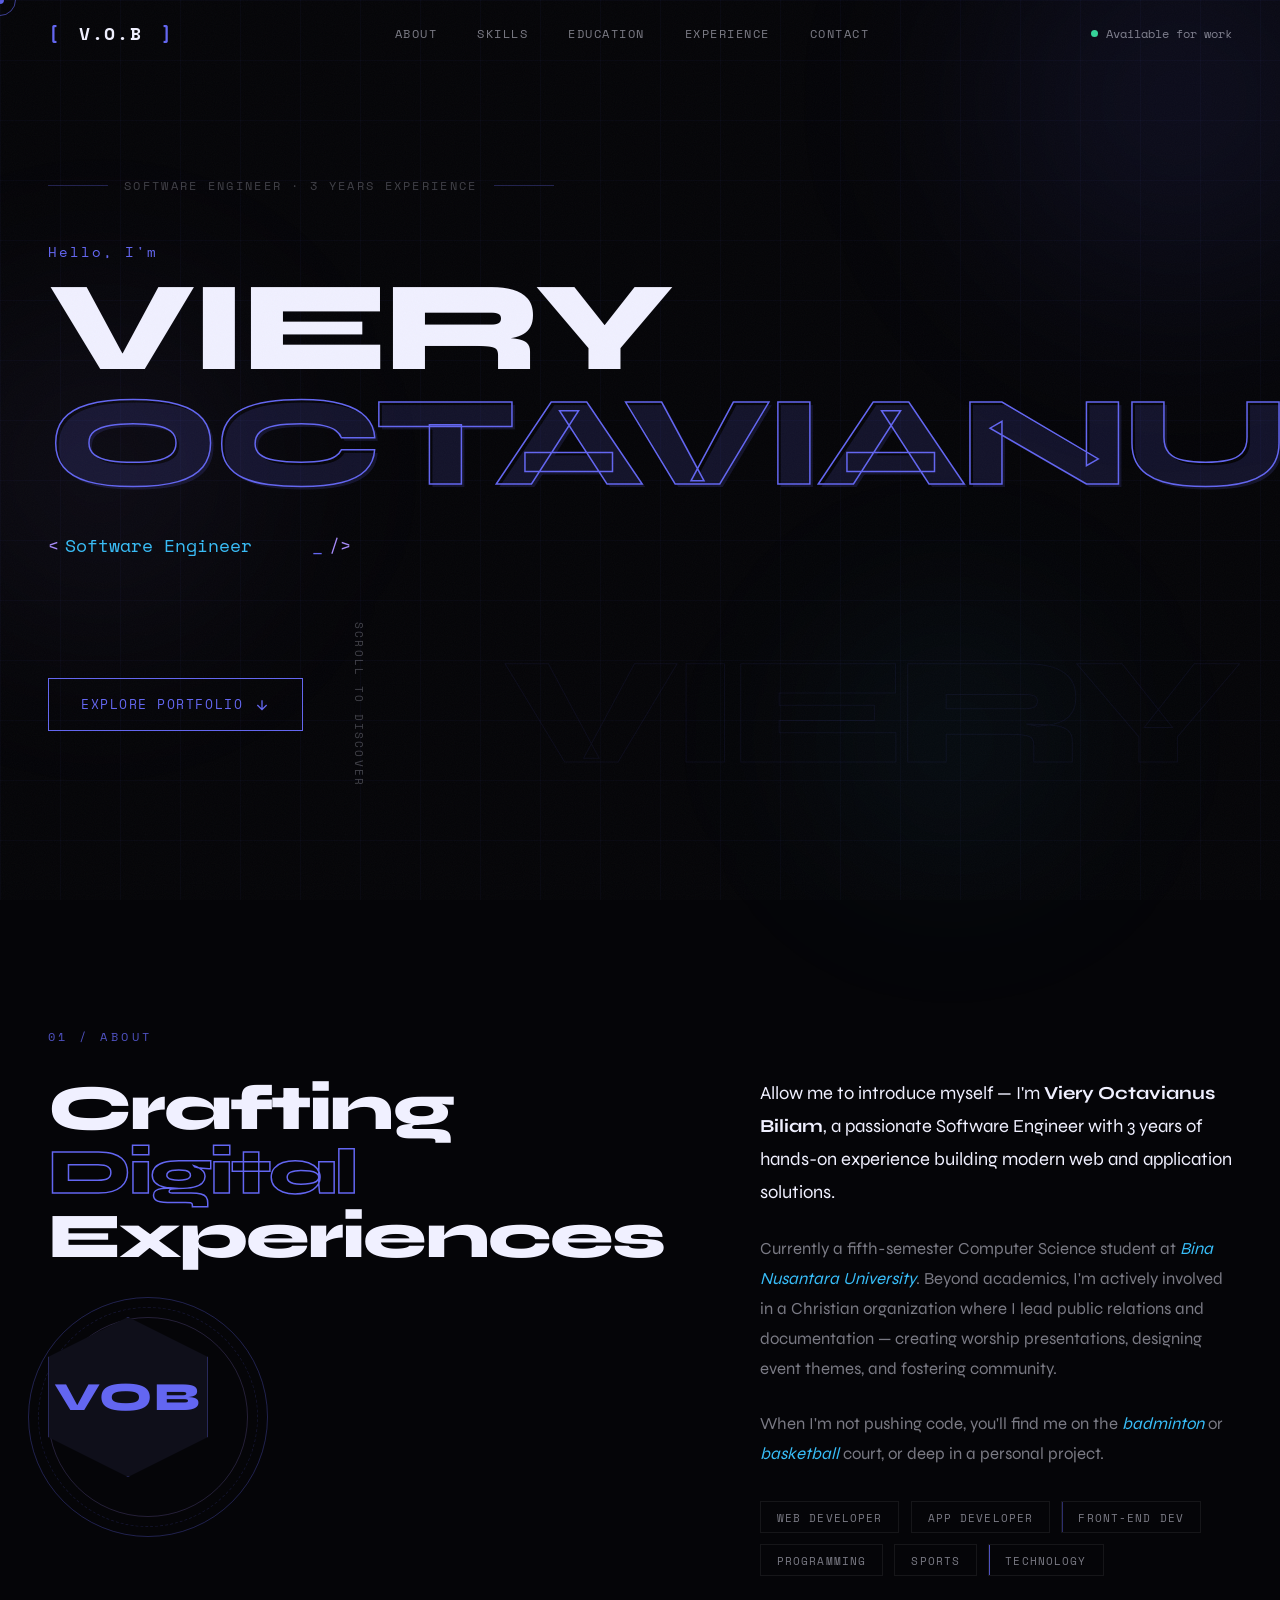
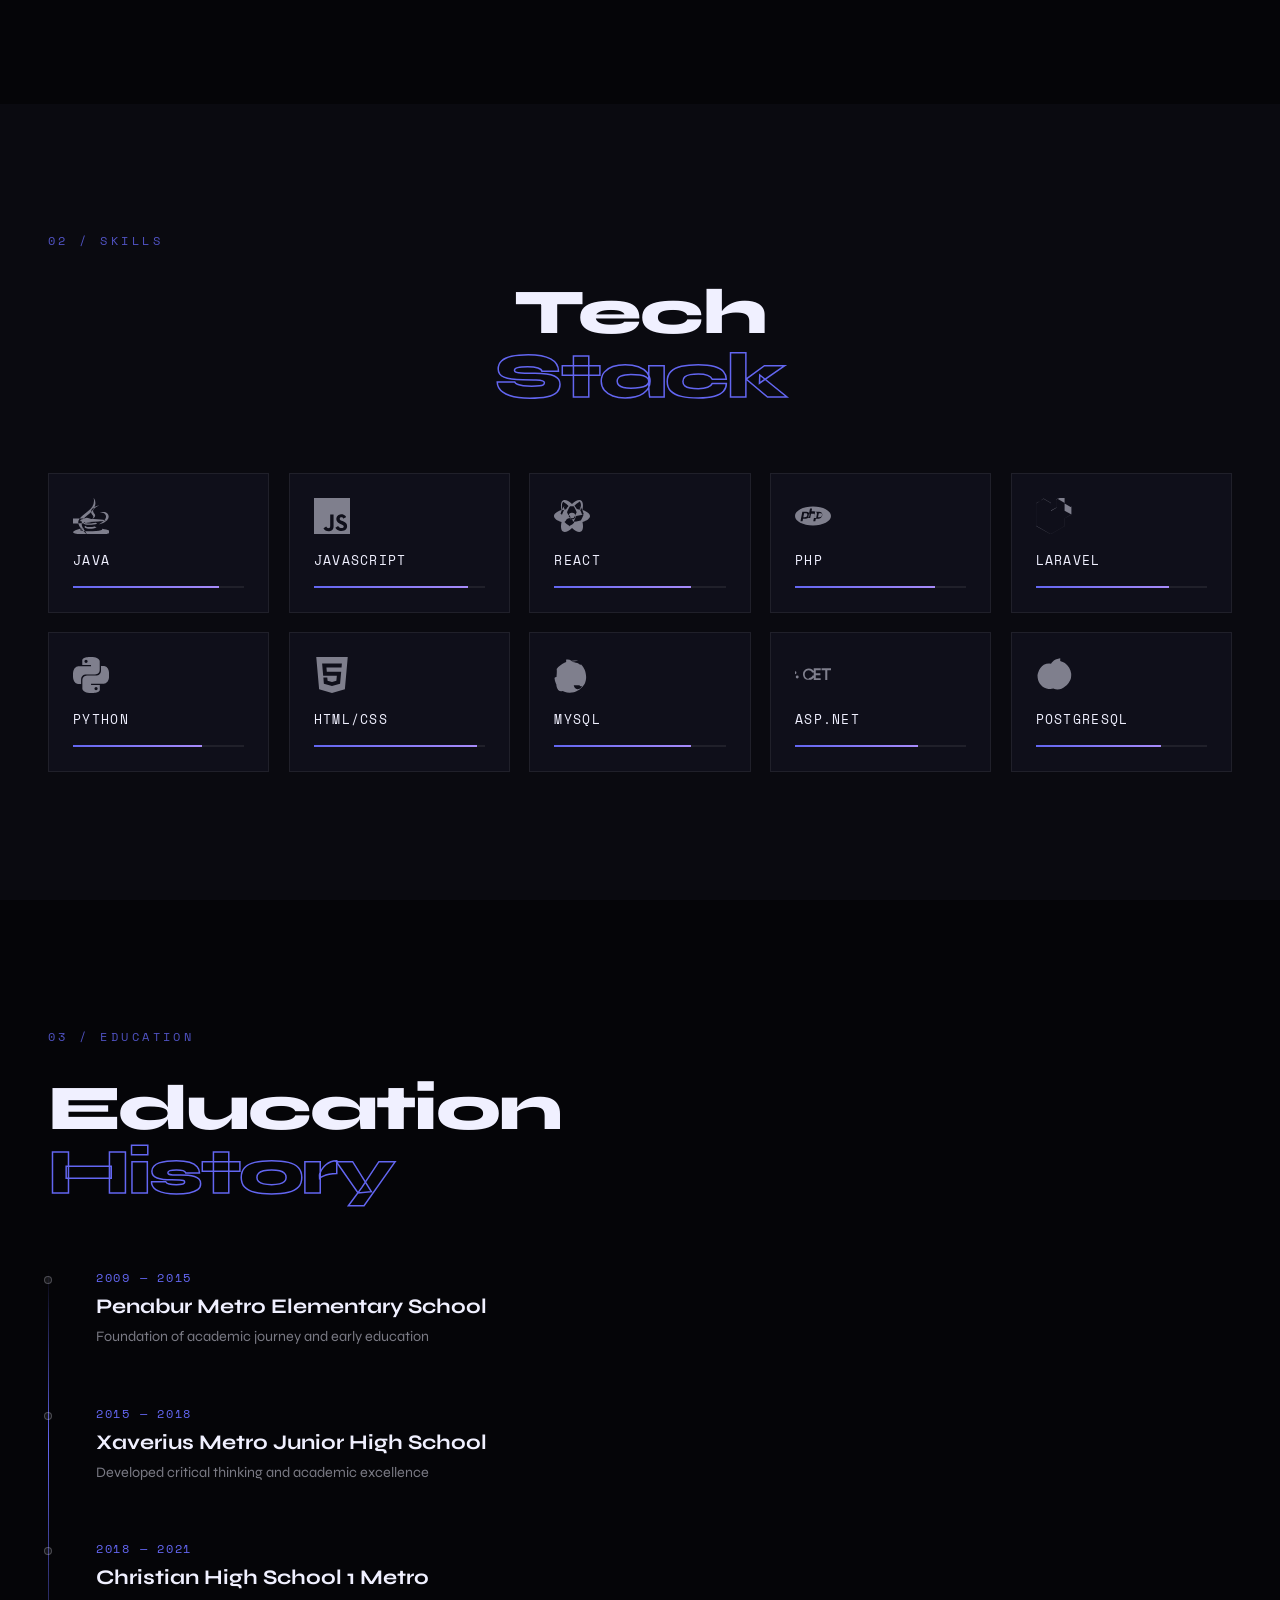
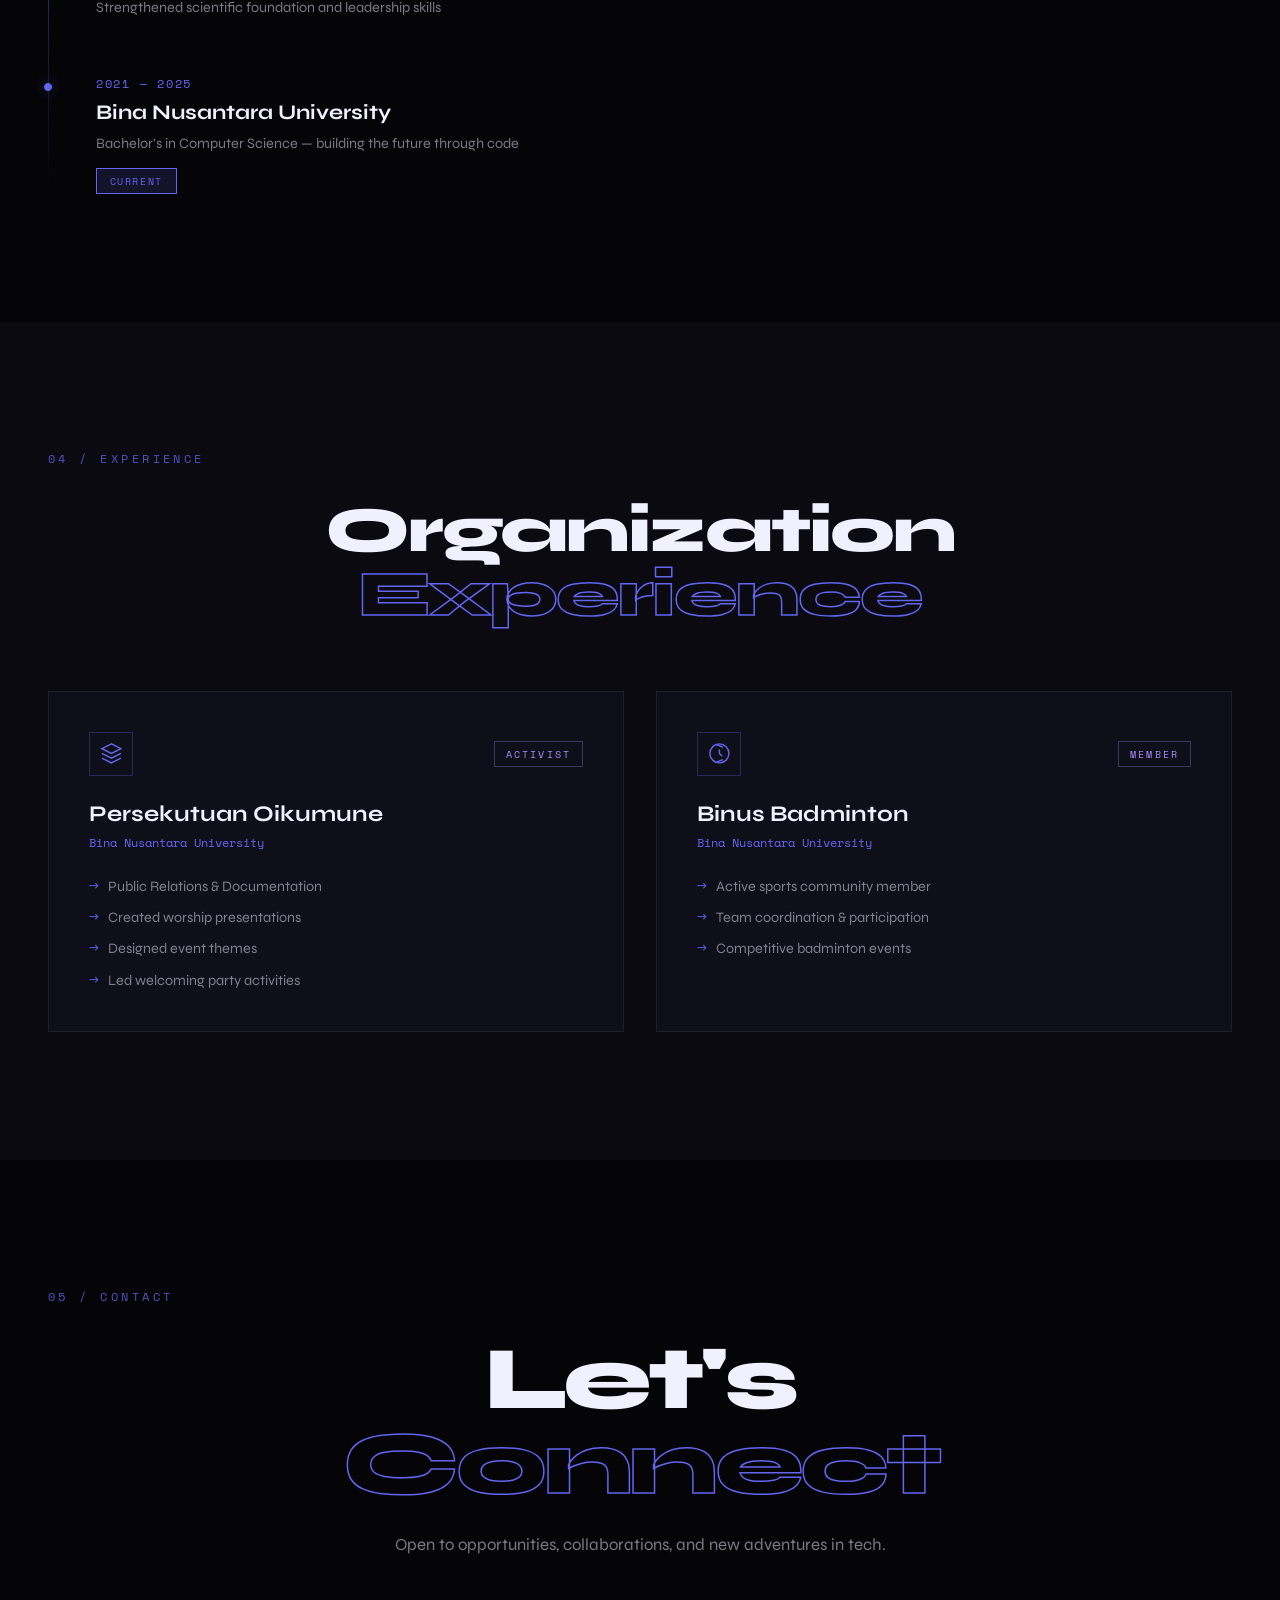
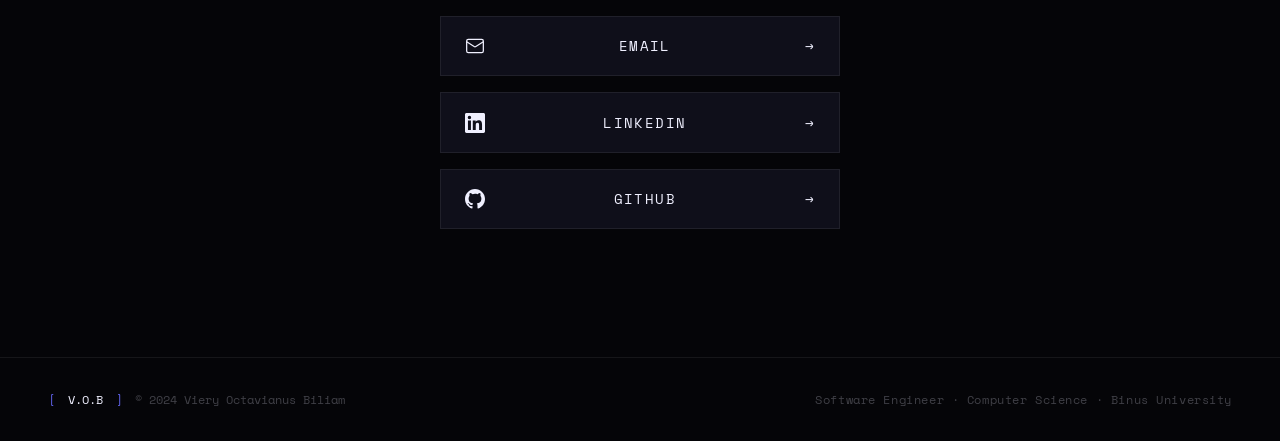
==== index.html @ 1f5f3a7c "Initial commit" ====
<!DOCTYPE html>
<html lang="en">
<head>
  <meta charset="UTF-8" />
  <meta name="viewport" content="width=device-width, initial-scale=1.0" />
  <title>Viery Octavianus — Software Engineer</title>
  <link rel="preconnect" href="https://fonts.googleapis.com" />
  <link rel="preconnect" href="https://fonts.gstatic.com" crossorigin />
  <link href="https://fonts.googleapis.com/css2?family=Space+Mono:ital,wght@0,400;0,700;1,400&family=Clash+Display:wght@400;500;600;700&family=Syne:wght@400;500;600;700;800&display=swap" rel="stylesheet" />
  <link rel="stylesheet" href="style.css" />
</head>
<body>

  <!-- Custom Cursor -->
  <div class="cursor" id="cursor"></div>
  <div class="cursor-follower" id="cursor-follower"></div>

  <!-- Noise Overlay -->
  <div class="noise"></div>

  <!-- Grid Background -->
  <div class="grid-bg"></div>

  <!-- Floating Orbs -->
  <div class="orb orb-1"></div>
  <div class="orb orb-2"></div>
  <div class="orb orb-3"></div>

  <!-- NAV -->
  <nav class="nav" id="nav">
    <div class="nav-logo">
      <span class="logo-bracket">[</span>
      <span class="logo-text">V.O.B</span>
      <span class="logo-bracket">]</span>
    </div>
    <ul class="nav-links">
      <li><a href="#about" data-text="About">About</a></li>
      <li><a href="#skills" data-text="Skills">Skills</a></li>
      <li><a href="#education" data-text="Education">Education</a></li>
      <li><a href="#experience" data-text="Experience">Experience</a></li>
      <li><a href="#contact" data-text="Contact">Contact</a></li>
    </ul>
    <div class="nav-status">
      <span class="status-dot"></span>
      <span>Available for work</span>
    </div>
  </nav>

  <!-- HERO -->
  <section class="hero" id="home">
    <div class="hero-top-label">
      <span class="label-line"></span>
      <span>Software Engineer · 3 Years Experience</span>
      <span class="label-line"></span>
    </div>

    <div class="hero-main">
      <div class="hero-name-wrapper">
        <div class="hero-eyebrow">Hello, I'm</div>
        <h1 class="hero-name">
          <span class="name-line" data-text="VIERY">VIERY</span>
          <span class="name-line accent" data-text="OCTAVIANUS">OCTAVIANUS</span>
        </h1>
        <div class="hero-role">
          <span class="role-tag">&lt;</span>
          <span class="role-text" id="typewriter"></span>
          <span class="cursor-blink">_</span>
          <span class="role-tag">/&gt;</span>
        </div>
      </div>

      <div class="hero-side">
        <div class="hero-badge">
          <div class="badge-ring"></div>
          <div class="badge-inner">
            <span class="badge-num">3+</span>
            <span class="badge-label">Years<br/>Exp</span>
          </div>
        </div>

        <div class="hero-stats">
          <div class="stat-item">
            <span class="stat-num">10+</span>
            <span class="stat-label">Projects</span>
          </div>
          <div class="stat-item">
            <span class="stat-num">8+</span>
            <span class="stat-label">Technologies</span>
          </div>
          <div class="stat-item">
            <span class="stat-num">2</span>
            <span class="stat-label">Orgs</span>
          </div>
        </div>
      </div>
    </div>

    <div class="hero-bottom">
      <a href="#about" class="hero-cta">
        <span>Explore Portfolio</span>
        <svg viewBox="0 0 24 24" fill="none" stroke="currentColor" stroke-width="2">
          <path d="M12 5v14M5 12l7 7 7-7"/>
        </svg>
      </a>
      <div class="hero-scroll-label">scroll to discover</div>
    </div>

    <!-- Glitch element -->
    <div class="hero-glitch-text" aria-hidden="true">VIERY</div>
  </section>

  <!-- ABOUT -->
  <section class="section" id="about">
    <div class="section-inner">
      <div class="section-tag">01 / About</div>
      <div class="about-grid">
        <div class="about-left">
          <h2 class="section-title">
            <span>Crafting</span>
            <span class="title-accent">Digital</span>
            <span>Experiences</span>
          </h2>
          <div class="about-avatar">
            <div class="avatar-hex">
              <div class="hex-inner">
                <span class="hex-initials">VOB</span>
              </div>
            </div>
            <div class="avatar-rings">
              <div class="ring ring-1"></div>
              <div class="ring ring-2"></div>
              <div class="ring ring-3"></div>
            </div>
          </div>
        </div>
        <div class="about-right">
          <p class="about-text lead">
            Allow me to introduce myself — I'm <strong>Viery Octavianus Biliam</strong>, a passionate Software Engineer with 3 years of hands-on experience building modern web and application solutions.
          </p>
          <p class="about-text">
            Currently a fifth-semester Computer Science student at <span class="highlight">Bina Nusantara University</span>. Beyond academics, I'm actively involved in a Christian organization where I lead public relations and documentation — creating worship presentations, designing event themes, and fostering community.
          </p>
          <p class="about-text">
            When I'm not pushing code, you'll find me on the <span class="highlight">badminton</span> or <span class="highlight">basketball</span> court, or deep in a personal project.
          </p>
          <div class="about-interests">
            <div class="interest-tag">Web Developer</div>
            <div class="interest-tag">App Developer</div>
            <div class="interest-tag">Front-end Dev</div>
            <div class="interest-tag">Programming</div>
            <div class="interest-tag">Sports</div>
            <div class="interest-tag">Technology</div>
          </div>
        </div>
      </div>
    </div>
  </section>

  <!-- SKILLS -->
  <section class="section section-dark" id="skills">
    <div class="section-inner">
      <div class="section-tag">02 / Skills</div>
      <h2 class="section-title centered">
        <span>Tech</span>
        <span class="title-accent">Stack</span>
      </h2>

      <div class="skills-grid">
        <div class="skill-card" data-skill="Java">
          <div class="skill-icon">
            <svg viewBox="0 0 24 24" fill="currentColor"><path d="M8.851 18.56s-.917.534.653.714c1.902.218 2.874.187 4.969-.211 0 0 .552.346 1.321.646-4.699 2.013-10.633-.118-6.943-1.149M8.276 15.933s-1.028.761.542.924c2.032.209 3.636.227 6.413-.308 0 0 .384.389.987.602-5.679 1.661-12.007.13-7.942-1.218M13.116 11.475c1.158 1.333-.304 2.533-.304 2.533s2.939-1.518 1.589-3.418c-1.261-1.772-2.228-2.652 3.007-5.688 0-.001-8.216 2.051-4.292 6.573M19.33 20.504s.679.559-.747.991c-2.712.822-11.288 1.069-13.669.033-.856-.373.75-.89 1.254-.998.527-.114.828-.93.828-.093-1.71-.451-11.06 2.366-4.748 3.389 17.112 2.764 31.208-1.25 17.082-3.322M9.292 13.21s-7.828 1.86-2.772 2.536c2.132.286 6.381.221 10.34-.112 3.236-.276 6.483-.862 6.483-.862s-1.14.489-1.966.105c-7.934-2.09-47.038-1.118-37.85 1.056 8.205 1.964 41.498 1.222 25.765-2.723M17.116 17.584c8.095-4.207 4.35-8.249 1.74-7.706-.638.134-.923.251-.923.251s.237-.372.689-.531c5.149-1.812 9.112 5.33-1.669 8.151 0 .001.125-.111.163-.165M13.75 0s4.619 4.619-4.379 11.725c-7.21 5.694-1.645 8.944-.002 12.655-4.208-3.797-7.299-7.139-5.228-10.252C7.309 9.614 15.539 7.581 13.75 0"/></svg>
          </div>
          <span class="skill-name">Java</span>
          <div class="skill-bar"><div class="skill-fill" style="--w:85%"></div></div>
        </div>

        <div class="skill-card" data-skill="JavaScript">
          <div class="skill-icon">
            <svg viewBox="0 0 24 24" fill="currentColor"><path d="M0 0h24v24H0V0zm22.034 18.276c-.175-1.095-.888-2.015-3.003-2.873-.736-.345-1.554-.585-1.797-1.14-.091-.33-.105-.51-.046-.705.15-.646.915-.84 1.515-.66.39.12.75.42.976.9 1.034-.676 1.034-.676 1.755-1.125-.27-.42-.404-.601-.586-.78-.63-.705-1.469-1.065-2.834-1.034l-.705.089c-.676.165-1.32.525-1.71 1.005-1.14 1.291-.811 3.541.569 4.471 1.365 1.02 3.361 1.244 3.616 2.205.24 1.17-.87 1.545-1.966 1.41-.811-.18-1.26-.586-1.755-1.336l-1.83 1.051c.21.48.45.689.81 1.109 1.74 1.756 6.09 1.666 6.871-1.004.029-.09.24-.705.074-1.65l.046.067zm-8.983-7.245h-2.248c0 1.938-.009 3.864-.009 5.805 0 1.232.063 2.363-.138 2.711-.33.689-1.18.601-1.566.48-.396-.196-.597-.466-.83-.855-.063-.105-.11-.196-.127-.196l-1.825 1.125c.305.63.75 1.172 1.324 1.517.855.51 2.004.675 3.207.405.783-.226 1.458-.691 1.811-1.411.51-.93.402-2.07.397-3.346.012-2.054 0-4.109 0-6.179l.004-.056z"/></svg>
          </div>
          <span class="skill-name">JavaScript</span>
          <div class="skill-bar"><div class="skill-fill" style="--w:90%"></div></div>
        </div>

        <div class="skill-card" data-skill="React">
          <div class="skill-icon">
            <svg viewBox="0 0 24 24" fill="currentColor"><path d="M14.23 12.004a2.236 2.236 0 0 1-2.235 2.236 2.236 2.236 0 0 1-2.236-2.236 2.236 2.236 0 0 1 2.235-2.236 2.236 2.236 0 0 1 2.236 2.236zm2.648-10.69c-1.346 0-3.107.96-4.888 2.622-1.78-1.653-3.542-2.602-4.887-2.602-.41 0-.783.093-1.106.278-1.375.793-1.683 3.264-.973 6.365C1.98 8.917 0 10.42 0 12.004c0 1.59 1.99 3.097 5.043 4.03-.704 3.113-.39 5.588.988 6.38.32.187.69.275 1.102.275 1.345 0 3.107-.96 4.888-2.624 1.78 1.654 3.542 2.603 4.887 2.603.41 0 .783-.09 1.106-.275 1.374-.792 1.683-3.263.973-6.365C22.02 15.096 24 13.59 24 12.004c0-1.59-1.99-3.097-5.043-4.032.704-3.11.39-5.587-.988-6.38-.318-.184-.688-.277-1.092-.278zm-.005 1.09c.135 0 .255.02.348.065.743.412 1.024 2.372.558 4.917-.035.196-.076.402-.123.617a19.397 19.397 0 0 0-2.449-.736 19.387 19.387 0 0 0-1.61-2.125c.957-.99 1.87-1.727 2.676-2.143.281-.148.537-.221.6-.595zm-10.453 0c.063.374.319.647.6.795.806.417 1.72 1.153 2.676 2.142-.580.652-1.12 1.36-1.609 2.125a19.4 19.4 0 0 0-2.449.737c-.047-.215-.088-.42-.123-.617-.466-2.545-.185-4.505.558-4.917a.939.939 0 0 1 .347-.065zm5.882 3.032c.267 0 .537.01.806.027a18.117 18.117 0 0 1 1.049 1.818c.35.703.666 1.42.943 2.14-.277.72-.593 1.437-.943 2.14a18.197 18.197 0 0 1-1.049 1.82 18.197 18.197 0 0 1-2.43 0c-.373-.572-.74-1.178-1.05-1.82-.35-.703-.667-1.42-.943-2.14.276-.72.593-1.437.943-2.14a18.197 18.197 0 0 1 1.05-1.818c.268-.017.538-.027.624-.027zm4.474.297a18.61 18.61 0 0 1 1.19.38 18.61 18.61 0 0 1 1.82 4.63c-.32.15-.65.293-.993.427a18.97 18.97 0 0 0-.744-1.876c-.281-.628-.59-1.243-.93-1.846.217-.573.42-1.15.586-1.715zm-10.344 0c.166.565.37 1.142.586 1.715-.34.603-.65 1.218-.93 1.846-.26.587-.511 1.214-.745 1.876a18.61 18.61 0 0 1-.993-.427 18.61 18.61 0 0 1 1.82-4.63c.38-.136.773-.264 1.19-.38zm13.36 5.328c-.284.71-.593 1.42-.94 2.117a18.197 18.197 0 0 1-1.049 1.82A18.197 18.197 0 0 1 12 15.97c.267 0 .537-.01.806-.027.373-.572.74-1.178 1.05-1.82.35-.703.667-1.42.943-2.14zm-9.617.547c-.254.59-.49 1.193-.704 1.787a19.4 19.4 0 0 0 2.449.737 19.387 19.387 0 0 0 1.61 2.125c-.957.99-1.87 1.727-2.676 2.143-.28.147-.537.22-.6.595-.063-.375-.319-.648-.6-.795-.806-.417-1.72-1.153-2.676-2.143.58-.652 1.12-1.36 1.609-2.125a19.4 19.4 0 0 0 2.449-.737c-.215-.594-.45-1.197-.704-1.787z"/></svg>
          </div>
          <span class="skill-name">React</span>
          <div class="skill-bar"><div class="skill-fill" style="--w:80%"></div></div>
        </div>

        <div class="skill-card" data-skill="PHP">
          <div class="skill-icon">
            <svg viewBox="0 0 24 24" fill="currentColor"><path d="M7.01 10.207h-.944l-.515 2.648h.838c.556 0 .97-.105 1.242-.314.272-.21.455-.559.55-1.049.092-.47.05-.802-.124-.995-.175-.193-.523-.29-1.047-.29zM12 5.688C5.373 5.688 0 8.514 0 12s5.373 6.313 12 6.313S24 15.486 24 12c0-3.486-5.373-6.312-12-6.312zm-3.26 7.451c-.261.25-.575.438-.917.551-.336.108-.765.164-1.285.164H5.357l-.327 1.681H3.652l1.23-6.326h2.65c.797 0 1.378.209 1.744.628.366.418.476 1.002.33 1.752a2.836 2.836 0 0 1-.305.868 2.556 2.556 0 0 1-.561.682zm3.815.74l.42-2.181c.077-.41.036-.7-.123-.869-.158-.169-.462-.254-.912-.254h-1.23l-.544 2.823H8.78l1.229-6.326h1.386l-.327 1.681h1.268c.85 0 1.464.174 1.844.527.38.353.508.928.384 1.723l-.441 2.278h-1.368zm4.709-.74c-.261.25-.575.438-.917.551-.336.108-.765.164-1.285.164h-1.181l-.327 1.681h-1.378l1.23-6.326h2.649c.798 0 1.379.209 1.745.628.366.418.476 1.002.33 1.752a2.836 2.836 0 0 1-.305.868 2.556 2.556 0 0 1-.561.682zM16.81 10.207h-.943l-.516 2.648h.838c.557 0 .97-.105 1.242-.314.272-.21.455-.559.55-1.049.092-.47.049-.802-.124-.995-.176-.193-.524-.29-1.047-.29z"/></svg>
          </div>
          <span class="skill-name">PHP</span>
          <div class="skill-bar"><div class="skill-fill" style="--w:82%"></div></div>
        </div>

        <div class="skill-card" data-skill="Laravel">
          <div class="skill-icon">
            <svg viewBox="0 0 24 24" fill="currentColor"><path d="M23.642 5.43a.364.364 0 0 1 .014.1v5.149c0 .135-.073.26-.189.326l-4.323 2.49v4.934a.378.378 0 0 1-.188.326L9.93 23.949a.316.316 0 0 1-.066.027.292.292 0 0 1-.066.024.348.348 0 0 1-.166 0 .292.292 0 0 1-.066-.024.316.316 0 0 1-.066-.027L.35 18.755A.378.378 0 0 1 .16 18.43V3.797a.389.389 0 0 1 .015-.1.324.324 0 0 1 .023-.073c.002-.008.007-.014.01-.021.018-.029.04-.056.064-.08.007-.008.015-.014.024-.02.025-.018.052-.033.082-.043L4.907.534a.38.38 0 0 1 .378 0l4.54 2.619A.38.38 0 0 1 10.013 3.48v4.933l3.94-2.276V1.202a.38.38 0 0 1 .378-.656l4.54 2.619a.38.38 0 0 1 .19.326v4.932l.004-.003v.003l4.32 2.49a.378.378 0 0 1 .19.326V6.432a.378.378 0 0 0-.19-.326l-4.32-2.49v-4.932a.378.378 0 0 0-.19-.326L14.31.734a.378.378 0 0 0-.378.656v.002l-.004-.002v4.934l-3.94 2.276V3.667a.378.378 0 0 0-.19-.326L5.286.721a.378.378 0 0 0-.378 0L.378 3.34a.378.378 0 0 0-.19.326v14.636a.378.378 0 0 0 .19.326l9.252 5.34a.378.378 0 0 0 .378 0l9.002-5.193a.378.378 0 0 0 .19-.326V13.52l4.133-2.385a.378.378 0 0 0 .19-.326V5.43a.378.378 0 0 0-.023-.073.316.316 0 0 0-.023-.073 3.064 3.064 0 0 0-.023-.073"/></svg>
          </div>
          <span class="skill-name">Laravel</span>
          <div class="skill-bar"><div class="skill-fill" style="--w:78%"></div></div>
        </div>

        <div class="skill-card" data-skill="Python">
          <div class="skill-icon">
            <svg viewBox="0 0 24 24" fill="currentColor"><path d="M14.25.18l.9.2.73.26.59.3.45.32.34.34.25.34.16.33.1.3.04.26.02.2-.01.13V8.5l-.05.63-.13.55-.21.46-.26.38-.3.31-.33.25-.35.19-.35.14-.33.1-.3.07-.26.04-.21.02H8.77l-.69.05-.59.14-.5.22-.41.27-.33.32-.27.35-.2.36-.15.37-.1.35-.07.32-.04.27-.02.21v3.06H3.17l-.21-.03-.28-.07-.32-.12-.35-.18-.36-.26-.36-.36-.35-.46-.32-.59-.28-.73-.21-.88-.14-1.05-.05-1.23.06-1.22.16-1.04.24-.87.32-.71.36-.57.4-.44.42-.33.42-.24.4-.16.36-.1.32-.05.24-.01h.16l.06.01h8.16v-.83H6.18l-.01-2.75-.02-.37.05-.34.11-.31.17-.28.25-.26.31-.23.38-.2.44-.18.51-.15.58-.12.64-.1.71-.06.77-.04.84-.02 1.27.05 1.07.13zm-6.3 1.98l-.23.33-.08.41.08.41.23.34.33.22.41.09.41-.09.33-.22.23-.34.08-.41-.08-.41-.23-.33-.33-.22-.41-.09-.41.09z"/><path d="M21.1 6.11l.28.06.32.12.35.18.36.27.36.35.35.47.32.59.28.73.21.88.14 1.04.05 1.23-.06 1.23-.16 1.04-.24.86-.32.71-.36.57-.4.45-.42.33-.42.24-.4.16-.36.09-.32.05-.24.02-.16-.01h-8.22v.82h5.84l.01 2.76.02.36-.05.34-.11.31-.17.29-.25.25-.31.24-.38.2-.44.17-.51.15-.58.13-.64.09-.71.07-.77.04-.84.01-1.27-.04-1.07-.14-.9-.2-.73-.25-.59-.3-.45-.33-.34-.34-.25-.34-.16-.33-.1-.3-.04-.25-.02-.2.01-.13v-5.34l.05-.64.13-.54.21-.46.26-.38.3-.32.33-.24.35-.2.35-.14.33-.1.3-.06.26-.04.21-.02.13-.01h5.84l.69-.05.59-.14.5-.21.41-.28.33-.32.27-.35.2-.36.15-.36.1-.35.07-.32.04-.28.02-.21V6.07h2.09l.14.01.21.03zm-6.47 14.25l-.23.33-.08.41.08.41.23.33.33.23.41.08.41-.08.33-.23.23-.33.08-.41-.08-.41-.23-.33-.33-.23-.41-.08-.41.08z"/></svg>
          </div>
          <span class="skill-name">Python</span>
          <div class="skill-bar"><div class="skill-fill" style="--w:75%"></div></div>
        </div>

        <div class="skill-card" data-skill="HTML/CSS">
          <div class="skill-icon">
            <svg viewBox="0 0 24 24" fill="currentColor"><path d="M1.5 0h21l-1.91 21.563L11.977 24l-8.565-2.438L1.5 0zm7.031 9.75l-.232-2.718 10.059.003.23-2.622L5.412 4.41l.698 8.01h9.126l-.326 3.426-2.91.804-2.955-.81-.188-2.11H6.248l.33 4.171L12 19.351l5.379-1.443.744-8.157H8.531z"/></svg>
          </div>
          <span class="skill-name">HTML/CSS</span>
          <div class="skill-bar"><div class="skill-fill" style="--w:95%"></div></div>
        </div>

        <div class="skill-card" data-skill="MySQL">
          <div class="skill-icon">
            <svg viewBox="0 0 24 24" fill="currentColor"><path d="M16.405 5.501c-.115 0-.193.014-.274.033v.013h.014c.054.104.146.18.214.273.054.107.1.214.154.32l.014-.015c.094-.066.14-.172.14-.333-.04-.047-.046-.094-.08-.133-.04-.04-.1-.06-.182-.06m-3.37 6.51h-.177a3.71 3.71 0 0 0-.227-.02c-.12-.007-.234-.02-.341-.027a6.03 6.03 0 0 1-.267-.027 2.997 2.997 0 0 0-.333-.013c-.094 0-.194.02-.294.033-.1.013-.2.04-.3.067-.1.027-.193.054-.28.093-.094.04-.181.08-.254.133-.08.054-.147.113-.2.173-.054.067-.1.127-.133.2-.04.08-.06.16-.06.247 0 .074.013.154.04.227.027.074.067.14.113.2.047.06.1.114.16.16.06.054.12.1.18.14.06.04.12.08.174.113.053.034.1.067.14.1.04.04.073.08.1.12.027.04.047.087.047.14 0 .04-.007.08-.02.12-.013.04-.033.08-.067.107-.033.027-.073.047-.127.06-.053.014-.12.02-.2.02-.067 0-.127-.006-.18-.02a.74.74 0 0 1-.14-.047.574.574 0 0 1-.107-.067.558.558 0 0 1-.08-.08l-.013-.013-.8.574.013.013c.067.1.147.18.24.247.094.066.2.12.307.16.107.04.22.073.34.093.12.02.24.027.367.027.12 0 .24-.007.36-.027.12-.02.234-.054.34-.1.107-.047.2-.107.28-.18.08-.08.147-.167.193-.267.047-.1.074-.213.074-.333 0-.12-.027-.234-.08-.334a.854.854 0 0 0-.22-.26 1.627 1.627 0 0 0-.334-.2 3.66 3.66 0 0 0-.42-.153 5.07 5.07 0 0 1-.247-.1c-.073-.04-.133-.08-.18-.127-.047-.046-.073-.1-.073-.173a.23.23 0 0 1 .033-.12c.02-.04.054-.073.1-.1.04-.027.094-.04.154-.047.06-.013.127-.02.2-.02.1 0 .187.014.254.04.066.027.12.06.16.1l.007.007.487-.54-.007-.007a1.05 1.05 0 0 0-.354-.24 1.44 1.44 0 0 0-.56-.093m-2.88 1.86l-.013-.013-.08.08-.02.02.013.013zm8.166-11.46c-5.93-.767-11.1 1.46-14.334 5.454C2.147 9.68 1.5 13.614 1.5 17.56v.047c0 1.453.387 2.86 1.12 4.1a.974.974 0 0 0 .18.247c.286.3.614.534.967.694.093.04.186.073.28.1a3.2 3.2 0 0 0 .906.127c1.247 0 2.347-.667 2.967-1.694.333-.567.54-1.2.54-1.867 0-.233-.02-.46-.06-.68l-.007-.04c-.07-.373-.194-.726-.36-1.046 3.527 1.38 7.34 1.74 11.013.967l.007-.014c.073-.153.127-.32.127-.5 0-.52-.347-1.013-.9-1.2-.127-.04-.26-.067-.394-.067-.154 0-.3.027-.44.08-.26.094-.467.26-.6.48a1.57 1.57 0 0 0-.213.8c0 .087.013.173.033.26.007.04.02.073.033.107.22.6.794 1.013 1.454 1.013.166 0 .333-.027.493-.08-.133.327-.307.627-.52.9-.573.733-1.387 1.14-2.267 1.14-.08 0-.16-.007-.24-.013-.686-.067-1.313-.4-1.773-.947-.467-.546-.707-1.253-.707-2v-.007c0-.193.013-.38.04-.567.193-1.313.993-2.46 2.133-3.107.527-.3 1.114-.46 1.714-.46.246 0 .493.027.726.08h.02c.013 0 .027-.007.027-.02V12l-.027-.007a4.706 4.706 0 0 0-1.153-.153c-.147 0-.294.007-.44.02a5.34 5.34 0 0 0-2.24.793 5.343 5.343 0 0 0-1.08.954c.14-.54.267-1.094.367-1.66.014-.047.02-.094.027-.14a22.91 22.91 0 0 0 .207-1.854c.02-.32.033-.646.033-.98 0-.413-.02-.82-.053-1.227-.014-.14-.027-.28-.047-.413-.02-.14-.04-.28-.06-.414-.1-.62-.247-1.22-.44-1.786a7.89 7.89 0 0 0-.607-1.42 5.4 5.4 0 0 0-.833-1.127 3.57 3.57 0 0 0-1.107-.733 3.46 3.46 0 0 0-1.3-.247c-.313 0-.62.047-.913.14A3.55 3.55 0 0 0 8.39 4.08a5.123 5.123 0 0 0-.773.854 7.067 7.067 0 0 0-.607 1.133c-.166.44-.3.92-.393 1.44-.1.52-.154 1.08-.154 1.673 0 .234.007.467.02.7.014.234.04.467.073.7.02.12.04.24.06.36.02.12.047.24.08.354.06.227.133.453.22.673.087.22.18.434.287.634.106.2.22.393.34.58.12.18.246.354.38.52.126.16.26.313.4.46.14.153.28.293.427.427.146.133.293.253.44.366-.38-.127-.76-.24-1.14-.34A10.89 10.89 0 0 0 5.4 12.9c-.3-.026-.6-.04-.9-.04-1.047 0-2.074.167-3.047.494-.133.046-.26.1-.387.153-.126.054-.25.107-.373.167-.127.06-.247.12-.367.187l-.007.007v.013c.18 2.7 1.306 5.213 3.18 7.06.893.88 1.913 1.573 3.033 2.08.12.054.24.1.36.154l.013.006c1.147.48 2.367.72 3.587.72 3.86 0 7.44-2.02 9.52-5.34.26-.42.487-.86.673-1.307.187-.453.34-.92.46-1.393.12-.48.2-.967.24-1.46.04-.5.047-1 .013-1.5l-.007-.027a15.67 15.67 0 0 0-.3-2.234 14.08 14.08 0 0 0-.647-2.08 13.27 13.27 0 0 0-1-1.873 12.54 12.54 0 0 0-1.353-1.654A11.764 11.764 0 0 0 17.4 5.1a11.1 11.1 0 0 0-1.853-1.06 10.67 10.67 0 0 0-2.047-.62 10.8 10.8 0 0 0-2.167-.213z"/></svg>
          </div>
          <span class="skill-name">MySQL</span>
          <div class="skill-bar"><div class="skill-fill" style="--w:80%"></div></div>
        </div>

        <div class="skill-card" data-skill="ASP.NET">
          <div class="skill-icon">
            <svg viewBox="0 0 24 24" fill="currentColor"><path d="M24 8.77h-2.468v6.645h-1.371V8.77h-2.462V7.5H24zm-6.852 6.645h-4.665V7.5h4.665v1.27h-3.294v2.095h3.066v1.27h-3.066v2.012h3.294zM9.33 14.006a2.61 2.61 0 0 0 1.48-.433 2.724 2.724 0 0 0 .96-1.218h1.456a4.06 4.06 0 0 1-1.436 2.085 3.943 3.943 0 0 1-2.46.776A4.073 4.073 0 0 1 7.07 14.8a3.827 3.827 0 0 1-1.268-1.363 4.012 4.012 0 0 1-.47-1.956A3.88 3.88 0 0 1 5.82 9.53a3.97 3.97 0 0 1 1.37-1.35A3.88 3.88 0 0 1 9.22 7.7a3.832 3.832 0 0 1 2.22.676 3.91 3.91 0 0 1 1.43 1.884h-1.462a2.537 2.537 0 0 0-.978-1.07 2.762 2.762 0 0 0-1.39-.36 2.414 2.414 0 0 0-1.33.373A2.577 2.577 0 0 0 6.81 10.24a2.985 2.985 0 0 0-.33 1.44 2.966 2.966 0 0 0 .338 1.435 2.6 2.6 0 0 0 .928 1.005 2.46 2.46 0 0 0 1.384.385zm-7.853.365a.99.99 0 0 1-.98-1.006.98.98 0 0 1 .98-.995.977.977 0 0 1 .97.995.988.988 0 0 1-.97 1.006zM0 11.477a.99.99 0 0 1-.98-1.006.98.98 0 0 1 .98-.994.977.977 0 0 1 .97.994.988.988 0 0 1-.97 1.006z"/></svg>
          </div>
          <span class="skill-name">ASP.NET</span>
          <div class="skill-bar"><div class="skill-fill" style="--w:72%"></div></div>
        </div>

        <div class="skill-card" data-skill="PostgreSQL">
          <div class="skill-icon">
            <svg viewBox="0 0 24 24" fill="currentColor"><path d="M23.5454 11.5739C23.1421 8.3812 21.6221 5.7558 19.2252 4.0538 18.3619 3.4496 17.4188 3.0194 16.4319 2.7528c-.0948-.0258-.1879-.0494-.28-.0714.0017-.5.0162-1.012.0162-1.4868v-.0218L16.1365.8148H16.089a8.7963 8.7963 0 0 0-2.5462.7226C12.3977 1.9638 11.4087 2.7204 10.6 3.6988c-.2093.2539-.3988.5176-.5699.7907a7.33 7.33 0 0 0-1.2285-.0886A8.2012 8.2012 0 0 0 5.2 5.2024c-1.7449 1.1527-3.0035 2.8714-3.7425 5.1094A10.1429 10.1429 0 0 0 1.0 12.1001c0 4.4049 2.3148 7.7463 6.01 8.836a9.0688 9.0688 0 0 0 2.5519.3539 9.5239 9.5239 0 0 0 1.9959-.2114c.1118.0484.2243.0948.3381.1387A7.1491 7.1491 0 0 0 14.35 21.65c1.8553 0 3.6208-.6959 4.9717-1.9606A8.3978 8.3978 0 0 0 21.7 17.27c.7-.9 1.4-2.14 1.6-3.3.14-.81.22-1.59.16-2.39l.085.0-.0046-.0061z"/></svg>
          </div>
          <span class="skill-name">PostgreSQL</span>
          <div class="skill-bar"><div class="skill-fill" style="--w:73%"></div></div>
        </div>
      </div>
    </div>
  </section>

  <!-- EDUCATION -->
  <section class="section" id="education">
    <div class="section-inner">
      <div class="section-tag">03 / Education</div>
      <h2 class="section-title">
        <span>Education</span>
        <span class="title-accent">History</span>
      </h2>

      <div class="timeline">
        <div class="timeline-item" data-year="2009">
          <div class="timeline-dot">
            <div class="dot-inner"></div>
          </div>
          <div class="timeline-content">
            <div class="timeline-year">2009 — 2015</div>
            <h3 class="timeline-title">Penabur Metro Elementary School</h3>
            <p class="timeline-desc">Foundation of academic journey and early education</p>
          </div>
        </div>

        <div class="timeline-item" data-year="2015">
          <div class="timeline-dot">
            <div class="dot-inner"></div>
          </div>
          <div class="timeline-content">
            <div class="timeline-year">2015 — 2018</div>
            <h3 class="timeline-title">Xaverius Metro Junior High School</h3>
            <p class="timeline-desc">Developed critical thinking and academic excellence</p>
          </div>
        </div>

        <div class="timeline-item" data-year="2018">
          <div class="timeline-dot">
            <div class="dot-inner"></div>
          </div>
          <div class="timeline-content">
            <div class="timeline-year">2018 — 2021</div>
            <h3 class="timeline-title">Christian High School 1 Metro</h3>
            <p class="timeline-desc">Strengthened scientific foundation and leadership skills</p>
          </div>
        </div>

        <div class="timeline-item active" data-year="2021">
          <div class="timeline-dot">
            <div class="dot-inner"></div>
          </div>
          <div class="timeline-content">
            <div class="timeline-year">2021 — 2025</div>
            <h3 class="timeline-title">Bina Nusantara University</h3>
            <p class="timeline-desc">Bachelor's in Computer Science — building the future through code</p>
            <div class="timeline-badge">Current</div>
          </div>
        </div>
      </div>
    </div>
  </section>

  <!-- EXPERIENCE / ORGANIZATIONS -->
  <section class="section section-dark" id="experience">
    <div class="section-inner">
      <div class="section-tag">04 / Experience</div>
      <h2 class="section-title centered">
        <span>Organization</span>
        <span class="title-accent">Experience</span>
      </h2>

      <div class="exp-grid">
        <div class="exp-card">
          <div class="exp-card-top">
            <div class="exp-icon">
              <svg viewBox="0 0 24 24" fill="none" stroke="currentColor" stroke-width="1.5">
                <path d="M12 2L2 7l10 5 10-5-10-5zM2 17l10 5 10-5M2 12l10 5 10-5"/>
              </svg>
            </div>
            <div class="exp-label">Activist</div>
          </div>
          <h3 class="exp-title">Persekutuan Oikumune</h3>
          <p class="exp-org">Bina Nusantara University</p>
          <ul class="exp-list">
            <li>Public Relations & Documentation</li>
            <li>Created worship presentations</li>
            <li>Designed event themes</li>
            <li>Led welcoming party activities</li>
          </ul>
        </div>

        <div class="exp-card">
          <div class="exp-card-top">
            <div class="exp-icon">
              <svg viewBox="0 0 24 24" fill="none" stroke="currentColor" stroke-width="1.5">
                <circle cx="12" cy="12" r="10"/>
                <path d="M12 8v4l3 3"/>
                <path d="M8.5 2.5l7 3M8.5 21.5l7-3"/>
              </svg>
            </div>
            <div class="exp-label">Member</div>
          </div>
          <h3 class="exp-title">Binus Badminton</h3>
          <p class="exp-org">Bina Nusantara University</p>
          <ul class="exp-list">
            <li>Active sports community member</li>
            <li>Team coordination & participation</li>
            <li>Competitive badminton events</li>
          </ul>
        </div>
      </div>
    </div>
  </section>

  <!-- CONTACT -->
  <section class="section" id="contact">
    <div class="section-inner">
      <div class="section-tag">05 / Contact</div>
      <div class="contact-wrap">
        <h2 class="contact-title">
          Let's<br/><span class="title-accent">Connect</span>
        </h2>
        <p class="contact-sub">Open to opportunities, collaborations, and new adventures in tech.</p>

        <div class="contact-links">
          <a href="mailto:viery@email.com" class="contact-link">
            <div class="contact-link-icon">
              <svg viewBox="0 0 24 24" fill="none" stroke="currentColor" stroke-width="1.5">
                <rect x="2" y="4" width="20" height="16" rx="2"/>
                <path d="m22 7-8.97 5.7a1.94 1.94 0 0 1-2.06 0L2 7"/>
              </svg>
            </div>
            <span>Email</span>
            <div class="link-arrow">→</div>
          </a>
          <a href="#" class="contact-link">
            <div class="contact-link-icon">
              <svg viewBox="0 0 24 24" fill="currentColor">
                <path d="M20.447 20.452h-3.554v-5.569c0-1.328-.027-3.037-1.852-3.037-1.853 0-2.136 1.445-2.136 2.939v5.667H9.351V9h3.414v1.561h.046c.477-.9 1.637-1.85 3.37-1.85 3.601 0 4.267 2.37 4.267 5.455v6.286zM5.337 7.433a2.062 2.062 0 0 1-2.063-2.065 2.064 2.064 0 1 1 2.063 2.065zm1.782 13.019H3.555V9h3.564v11.452zM22.225 0H1.771C.792 0 0 .774 0 1.729v20.542C0 23.227.792 24 1.771 24h20.451C23.2 24 24 23.227 24 22.271V1.729C24 .774 23.2 0 22.222 0h.003z"/>
              </svg>
            </div>
            <span>LinkedIn</span>
            <div class="link-arrow">→</div>
          </a>
          <a href="#" class="contact-link">
            <div class="contact-link-icon">
              <svg viewBox="0 0 24 24" fill="currentColor">
                <path d="M12 0c-6.626 0-12 5.373-12 12 0 5.302 3.438 9.8 8.207 11.387.599.111.793-.261.793-.577v-2.234c-3.338.726-4.033-1.416-4.033-1.416-.546-1.387-1.333-1.756-1.333-1.756-1.089-.745.083-.729.083-.729 1.205.084 1.839 1.237 1.839 1.237 1.07 1.834 2.807 1.304 3.492.997.107-.775.418-1.305.762-1.604-2.665-.305-5.467-1.334-5.467-5.931 0-1.311.469-2.381 1.236-3.221-.124-.303-.535-1.524.117-3.176 0 0 1.008-.322 3.301 1.23A11.509 11.509 0 0 1 12 5.803c1.02.005 2.047.138 3.006.404 2.291-1.552 3.297-1.23 3.297-1.23.653 1.653.242 2.874.118 3.176.77.84 1.235 1.911 1.235 3.221 0 4.609-2.807 5.624-5.479 5.921.43.372.823 1.102.823 2.222v3.293c0 .319.192.694.801.576C20.566 21.797 24 17.3 24 12c0-6.627-5.373-12-12-12z"/>
              </svg>
            </div>
            <span>GitHub</span>
            <div class="link-arrow">→</div>
          </a>
        </div>
      </div>
    </div>
  </section>

  <!-- FOOTER -->
  <footer class="footer">
    <div class="footer-inner">
      <div class="footer-left">
        <span class="logo-bracket">[</span>
        <span>V.O.B</span>
        <span class="logo-bracket">]</span>
        <span class="footer-copy">© 2024 Viery Octavianus Biliam</span>
      </div>
      <div class="footer-right">
        <span>Software Engineer · Computer Science · Binus University</span>
      </div>
    </div>
  </footer>

  <script>
    // Custom cursor
    const cursor = document.getElementById('cursor');
    const follower = document.getElementById('cursor-follower');
    let mouseX = 0, mouseY = 0;
    let followerX = 0, followerY = 0;

    document.addEventListener('mousemove', (e) => {
      mouseX = e.clientX;
      mouseY = e.clientY;
      cursor.style.left = mouseX + 'px';
      cursor.style.top = mouseY + 'px';
    });

    function animateFollower() {
      followerX += (mouseX - followerX) * 0.1;
      followerY += (mouseY - followerY) * 0.1;
      follower.style.left = followerX + 'px';
      follower.style.top = followerY + 'px';
      requestAnimationFrame(animateFollower);
    }
    animateFollower();

    document.querySelectorAll('a, button, .skill-card, .exp-card, .contact-link').forEach(el => {
      el.addEventListener('mouseenter', () => {
        cursor.classList.add('hover');
        follower.classList.add('hover');
      });
      el.addEventListener('mouseleave', () => {
        cursor.classList.remove('hover');
        follower.classList.remove('hover');
      });
    });

    // Typewriter
    const roles = ['Software Engineer', 'Web Developer', 'Front-end Dev', 'Full Stack Dev'];
    let roleIdx = 0, charIdx = 0, deleting = false;
    const typeEl = document.getElementById('typewriter');

    function typeWriter() {
      const current = roles[roleIdx];
      if (!deleting) {
        typeEl.textContent = current.slice(0, charIdx + 1);
        charIdx++;
        if (charIdx === current.length) {
          deleting = true;
          setTimeout(typeWriter, 1800);
          return;
        }
      } else {
        typeEl.textContent = current.slice(0, charIdx - 1);
        charIdx--;
        if (charIdx === 0) {
          deleting = false;
          roleIdx = (roleIdx + 1) % roles.length;
        }
      }
      setTimeout(typeWriter, deleting ? 60 : 100);
    }
    typeWriter();

    // Scroll animations
    const observer = new IntersectionObserver((entries) => {
      entries.forEach(el => {
        if (el.isIntersecting) {
          el.target.classList.add('visible');
        }
      });
    }, { threshold: 0.1 });

    document.querySelectorAll('.skill-card, .timeline-item, .exp-card, .about-text, .interest-tag, .contact-link').forEach(el => {
      observer.observe(el);
    });

    // Parallax orbs
    document.addEventListener('mousemove', (e) => {
      const x = (e.clientX / window.innerWidth - 0.5) * 30;
      const y = (e.clientY / window.innerHeight - 0.5) * 30;
      document.querySelector('.orb-1').style.transform = `translate(${x}px, ${y}px)`;
      document.querySelector('.orb-2').style.transform = `translate(${-x * 0.7}px, ${-y * 0.7}px)`;
      document.querySelector('.orb-3').style.transform = `translate(${x * 0.5}px, ${y * 0.5}px)`;
    });

    // Nav scroll effect
    window.addEventListener('scroll', () => {
      const nav = document.getElementById('nav');
      nav.classList.toggle('scrolled', window.scrollY > 50);
    });

    // Skill bar animation
    const skillObserver = new IntersectionObserver((entries) => {
      entries.forEach(entry => {
        if (entry.isIntersecting) {
          entry.target.querySelectorAll('.skill-fill').forEach(bar => {
            bar.style.width = bar.style.getPropertyValue('--w') || bar.style.cssText.match(/--w:\s*([^;]+)/)?.[1] || '0%';
          });
        }
      });
    }, { threshold: 0.3 });

    document.querySelectorAll('.skills-grid').forEach(el => skillObserver.observe(el));
  </script>
</body>
</html>
---- style.css ----
/* ===== RESET & BASE ===== */
*, *::before, *::after { margin: 0; padding: 0; box-sizing: border-box; }

:root {
  --bg: #050508;
  --bg-2: #0a0a10;
  --surface: #0f0f1a;
  --surface-2: #141428;
  --border: rgba(255,255,255,0.07);
  --border-glow: rgba(99,102,241,0.3);
  --accent: #6366f1;
  --accent-2: #a78bfa;
  --accent-3: #38bdf8;
  --accent-4: #34d399;
  --text: #f0f0ff;
  --text-muted: rgba(240,240,255,0.5);
  --text-dim: rgba(240,240,255,0.25);
  --glow: rgba(99,102,241,0.15);
  --glow-strong: rgba(99,102,241,0.4);
  --font-display: 'Syne', sans-serif;
  --font-mono: 'Space Mono', monospace;
}

html { scroll-behavior: smooth; overflow-x: hidden; }
body {
  background: var(--bg);
  color: var(--text);
  font-family: var(--font-display);
  overflow-x: hidden;
  cursor: none;
}

/* ===== CUSTOM CURSOR ===== */
.cursor {
  position: fixed; top: 0; left: 0;
  width: 8px; height: 8px;
  background: var(--accent);
  border-radius: 50%;
  pointer-events: none;
  z-index: 9999;
  transform: translate(-50%, -50%);
  transition: width 0.2s, height 0.2s, background 0.2s;
  mix-blend-mode: difference;
}
.cursor-follower {
  position: fixed; top: 0; left: 0;
  width: 32px; height: 32px;
  border: 1px solid var(--accent);
  border-radius: 50%;
  pointer-events: none;
  z-index: 9998;
  transform: translate(-50%, -50%);
  transition: width 0.3s, height 0.3s, border-color 0.3s;
  opacity: 0.6;
}
.cursor.hover { width: 14px; height: 14px; }
.cursor-follower.hover { width: 48px; height: 48px; border-color: var(--accent-2); opacity: 0.3; }

/* ===== NOISE OVERLAY ===== */
.noise {
  position: fixed; inset: 0;
  pointer-events: none;
  z-index: 1000;
  opacity: 0.03;
  background-image: url("data:image/svg+xml,%3Csvg viewBox='0 0 200 200' xmlns='http://www.w3.org/2000/svg'%3E%3Cfilter id='n'%3E%3CfeTurbulence type='fractalNoise' baseFrequency='0.9' numOctaves='4' stitchTiles='stitch'/%3E%3C/filter%3E%3Crect width='100%25' height='100%25' filter='url(%23n)'/%3E%3C/svg%3E");
  background-size: 200px;
}

/* ===== GRID BACKGROUND ===== */
.grid-bg {
  position: fixed; inset: 0;
  pointer-events: none;
  z-index: 0;
  background-image:
    linear-gradient(rgba(99,102,241,0.04) 1px, transparent 1px),
    linear-gradient(90deg, rgba(99,102,241,0.04) 1px, transparent 1px);
  background-size: 60px 60px;
}

/* ===== ORBS ===== */
.orb {
  position: fixed;
  border-radius: 50%;
  filter: blur(80px);
  pointer-events: none;
  z-index: 0;
  transition: transform 0.6s ease;
}
.orb-1 {
  width: 600px; height: 600px;
  background: radial-gradient(circle, rgba(99,102,241,0.12) 0%, transparent 70%);
  top: -200px; right: -200px;
}
.orb-2 {
  width: 500px; height: 500px;
  background: radial-gradient(circle, rgba(167,139,250,0.08) 0%, transparent 70%);
  bottom: 20%; left: -150px;
}
.orb-3 {
  width: 400px; height: 400px;
  background: radial-gradient(circle, rgba(56,189,248,0.07) 0%, transparent 70%);
  top: 60%; right: 10%;
}

/* ===== NAV ===== */
.nav {
  position: fixed; top: 0; left: 0; right: 0;
  z-index: 500;
  display: flex;
  align-items: center;
  justify-content: space-between;
  padding: 1.25rem 3rem;
  transition: all 0.4s ease;
}
.nav.scrolled {
  background: rgba(5,5,8,0.85);
  backdrop-filter: blur(20px);
  border-bottom: 1px solid var(--border);
}
.nav-logo {
  font-family: var(--font-mono);
  font-size: 1.1rem;
  font-weight: 700;
  letter-spacing: 0.1em;
}
.logo-bracket { color: var(--accent); }
.logo-text { margin: 0 0.3em; }

.nav-links {
  display: flex; gap: 2.5rem;
  list-style: none;
}
.nav-links a {
  font-family: var(--font-mono);
  font-size: 0.78rem;
  letter-spacing: 0.12em;
  text-transform: uppercase;
  color: var(--text-muted);
  text-decoration: none;
  position: relative;
  transition: color 0.3s;
}
.nav-links a::after {
  content: '';
  position: absolute; bottom: -4px; left: 0;
  width: 0; height: 1px;
  background: var(--accent);
  transition: width 0.3s ease;
}
.nav-links a:hover { color: var(--text); }
.nav-links a:hover::after { width: 100%; }

.nav-status {
  display: flex; align-items: center; gap: 0.5rem;
  font-family: var(--font-mono);
  font-size: 0.72rem;
  color: var(--text-muted);
}
.status-dot {
  width: 7px; height: 7px;
  background: var(--accent-4);
  border-radius: 50%;
  animation: pulse-dot 2s ease-in-out infinite;
}
@keyframes pulse-dot {
  0%, 100% { opacity: 1; box-shadow: 0 0 0 0 rgba(52,211,153,0.4); }
  50% { opacity: 0.8; box-shadow: 0 0 0 6px rgba(52,211,153,0); }
}

/* ===== HERO ===== */
.hero {
  min-height: 100vh;
  display: flex; flex-direction: column;
  justify-content: center;
  padding: 8rem 3rem 4rem;
  position: relative;
  z-index: 1;
}

.hero-top-label {
  display: flex; align-items: center; gap: 1rem;
  font-family: var(--font-mono);
  font-size: 0.72rem;
  letter-spacing: 0.2em;
  text-transform: uppercase;
  color: var(--text-dim);
  margin-bottom: 3rem;
  animation: fadeInUp 0.8s ease forwards;
}
.label-line {
  display: block;
  width: 60px; height: 1px;
  background: var(--border-glow);
}

.hero-main {
  display: flex;
  align-items: flex-start;
  justify-content: space-between;
  gap: 4rem;
}

.hero-eyebrow {
  font-family: var(--font-mono);
  font-size: 0.85rem;
  color: var(--accent);
  letter-spacing: 0.15em;
  margin-bottom: 0.5rem;
  animation: fadeInUp 0.8s 0.1s ease both;
}

.hero-name {
  display: flex; flex-direction: column;
  line-height: 0.9;
  margin-bottom: 2rem;
}
.name-line {
  font-family: var(--font-display);
  font-size: clamp(4.5rem, 10vw, 9rem);
  font-weight: 800;
  letter-spacing: -0.03em;
  color: var(--text);
  display: block;
  animation: slideInLeft 0.9s ease both;
  animation-delay: 0.2s;
  position: relative;
}
.name-line.accent {
  -webkit-text-stroke: 1.5px var(--accent);
  color: transparent;
  animation-delay: 0.35s;
}
.name-line.accent::after {
  content: attr(data-text);
  position: absolute; left: 3px; top: 3px;
  -webkit-text-stroke: 0;
  color: rgba(99,102,241,0.15);
  z-index: -1;
}

.hero-role {
  display: flex; align-items: center; gap: 0.4rem;
  font-family: var(--font-mono);
  font-size: 1.1rem;
  color: var(--text-muted);
  animation: fadeInUp 0.8s 0.5s ease both;
}
.role-tag { color: var(--accent-2); }
.role-text { color: var(--accent-3); min-width: 240px; }
.cursor-blink {
  color: var(--accent);
  animation: blink 0.9s step-end infinite;
}
@keyframes blink { 50% { opacity: 0; } }

.hero-side {
  display: flex; flex-direction: column;
  align-items: center; gap: 3rem;
  animation: fadeInUp 0.9s 0.4s ease both;
  flex-shrink: 0;
}

.hero-badge {
  position: relative;
  width: 130px; height: 130px;
  display: flex; align-items: center; justify-content: center;
}
.badge-ring {
  position: absolute; inset: 0;
  border-radius: 50%;
  border: 1.5px solid var(--accent);
  animation: spin 8s linear infinite;
}
.badge-ring::before {
  content: '';
  position: absolute; top: -4px; left: 50%;
  width: 8px; height: 8px;
  background: var(--accent);
  border-radius: 50%;
  transform: translateX(-50%);
}
@keyframes spin { to { transform: rotate(360deg); } }

.badge-inner {
  width: 100px; height: 100px;
  border-radius: 50%;
  background: var(--surface);
  border: 1px solid var(--border);
  display: flex; flex-direction: column;
  align-items: center; justify-content: center;
  gap: 0.1rem;
}
.badge-num {
  font-size: 2.2rem;
  font-weight: 800;
  color: var(--accent);
  line-height: 1;
}
.badge-label {
  font-family: var(--font-mono);
  font-size: 0.6rem;
  letter-spacing: 0.15em;
  text-transform: uppercase;
  color: var(--text-muted);
  text-align: center;
}

.hero-stats {
  display: flex; flex-direction: column; gap: 1.2rem;
}
.stat-item {
  display: flex; align-items: baseline; gap: 0.6rem;
  border-left: 2px solid var(--accent);
  padding-left: 1rem;
}
.stat-num {
  font-size: 1.6rem;
  font-weight: 800;
  color: var(--text);
  line-height: 1;
}
.stat-label {
  font-family: var(--font-mono);
  font-size: 0.7rem;
  letter-spacing: 0.1em;
  text-transform: uppercase;
  color: var(--text-muted);
}

.hero-bottom {
  margin-top: 4rem;
  display: flex; align-items: center; gap: 3rem;
  animation: fadeInUp 0.8s 0.7s ease both;
}
.hero-cta {
  display: inline-flex; align-items: center; gap: 0.7rem;
  padding: 1rem 2rem;
  background: transparent;
  border: 1px solid var(--accent);
  color: var(--accent);
  text-decoration: none;
  font-family: var(--font-mono);
  font-size: 0.8rem;
  letter-spacing: 0.12em;
  text-transform: uppercase;
  position: relative;
  overflow: hidden;
  transition: color 0.3s;
}
.hero-cta::before {
  content: '';
  position: absolute; inset: 0;
  background: var(--accent);
  transform: translateX(-100%);
  transition: transform 0.4s ease;
  z-index: -1;
}
.hero-cta:hover::before { transform: translateX(0); }
.hero-cta:hover { color: var(--bg); }
.hero-cta svg { width: 16px; height: 16px; }

.hero-scroll-label {
  font-family: var(--font-mono);
  font-size: 0.68rem;
  letter-spacing: 0.2em;
  text-transform: uppercase;
  color: var(--text-dim);
  writing-mode: vertical-lr;
}

/* Glitch text */
.hero-glitch-text {
  position: absolute;
  right: 3rem; bottom: 6rem;
  font-family: var(--font-display);
  font-size: clamp(5rem, 12vw, 12rem);
  font-weight: 800;
  color: transparent;
  -webkit-text-stroke: 1px rgba(99,102,241,0.08);
  letter-spacing: -0.05em;
  pointer-events: none;
  user-select: none;
  z-index: 0;
  animation: glitch 6s infinite;
}
@keyframes glitch {
  0%, 90%, 100% { transform: none; clip-path: none; }
  91% { transform: skewX(2deg); clip-path: polygon(0 10%, 100% 10%, 100% 40%, 0 40%); color: var(--accent-3); -webkit-text-stroke-color: var(--accent-3); opacity: 0.15; }
  93% { transform: skewX(-1deg); clip-path: polygon(0 60%, 100% 60%, 100% 80%, 0 80%); color: var(--accent-2); -webkit-text-stroke-color: var(--accent-2); opacity: 0.1; }
  95% { transform: none; clip-path: none; opacity: 1; }
}

/* ===== SECTIONS ===== */
.section {
  padding: 8rem 3rem;
  position: relative;
  z-index: 1;
}
.section-dark { background: var(--bg-2); }
.section-inner { max-width: 1300px; margin: 0 auto; }

.section-tag {
  font-family: var(--font-mono);
  font-size: 0.72rem;
  letter-spacing: 0.3em;
  text-transform: uppercase;
  color: var(--accent);
  margin-bottom: 2rem;
  opacity: 0.8;
}

.section-title {
  font-size: clamp(2.5rem, 5vw, 4.5rem);
  font-weight: 800;
  line-height: 1;
  margin-bottom: 4rem;
  letter-spacing: -0.03em;
}
.section-title span { display: block; }
.section-title.centered { text-align: center; }
.title-accent {
  -webkit-text-stroke: 1.5px var(--accent);
  color: transparent;
}

/* ===== ABOUT ===== */
.about-grid {
  display: grid;
  grid-template-columns: 1fr 1.3fr;
  gap: 6rem;
  align-items: start;
}
.about-left .section-title { margin-bottom: 3rem; }

.about-avatar {
  position: relative;
  width: 200px; height: 200px;
}
.avatar-hex {
  width: 160px; height: 160px;
  background: var(--surface);
  border: 1px solid var(--border-glow);
  clip-path: polygon(50% 0%, 100% 25%, 100% 75%, 50% 100%, 0% 75%, 0% 25%);
  display: flex; align-items: center; justify-content: center;
  position: relative; z-index: 1;
}
.hex-inner {
  display: flex; align-items: center; justify-content: center;
  width: 100%; height: 100%;
}
.hex-initials {
  font-family: var(--font-display);
  font-size: 2.5rem;
  font-weight: 800;
  color: var(--accent);
  letter-spacing: 0.05em;
}
.avatar-rings { position: absolute; inset: -20px; }
.ring {
  position: absolute; border-radius: 50%;
  border: 1px solid var(--border-glow);
  animation: ring-rotate linear infinite;
}
.ring-1 { inset: 0; animation-duration: 12s; }
.ring-2 { inset: 10px; animation-duration: 18s; animation-direction: reverse; border-style: dashed; opacity: 0.5; }
.ring-3 { inset: 20px; animation-duration: 8s; border-color: rgba(167,139,250,0.2); }
@keyframes ring-rotate { to { transform: rotate(360deg); } }

.about-text {
  font-size: 1.05rem;
  line-height: 1.8;
  color: var(--text-muted);
  margin-bottom: 1.5rem;
  opacity: 0;
  transform: translateY(20px);
  transition: all 0.6s ease;
}
.about-text.visible { opacity: 1; transform: none; }
.about-text.lead { font-size: 1.15rem; color: var(--text); }
.about-text strong { color: var(--text); }
.highlight { color: var(--accent-3); font-style: italic; }

.about-interests {
  display: flex; flex-wrap: wrap; gap: 0.7rem;
  margin-top: 2rem;
}
.interest-tag {
  font-family: var(--font-mono);
  font-size: 0.7rem;
  letter-spacing: 0.1em;
  text-transform: uppercase;
  padding: 0.4rem 1rem;
  border: 1px solid var(--border);
  color: var(--text-muted);
  position: relative;
  overflow: hidden;
  transition: all 0.3s;
  opacity: 0;
  transform: translateY(10px);
}
.interest-tag.visible { opacity: 1; transform: none; }
.interest-tag::before {
  content: '';
  position: absolute; inset: 0;
  background: var(--accent);
  transform: translateX(-100%);
  transition: transform 0.3s ease;
  z-index: -1;
}
.interest-tag:hover { color: var(--bg); border-color: var(--accent); }
.interest-tag:hover::before { transform: translateX(0); }

/* ===== SKILLS ===== */
.skills-grid {
  display: grid;
  grid-template-columns: repeat(auto-fill, minmax(220px, 1fr));
  gap: 1.2rem;
}
.skill-card {
  background: var(--surface);
  border: 1px solid var(--border);
  padding: 1.5rem;
  position: relative;
  overflow: hidden;
  cursor: default;
  transition: all 0.3s ease;
  opacity: 0;
  transform: translateY(20px);
}
.skill-card.visible { opacity: 1; transform: none; }
.skill-card::before {
  content: '';
  position: absolute; top: 0; left: 0; right: 0;
  height: 2px;
  background: linear-gradient(90deg, var(--accent), var(--accent-2));
  transform: scaleX(0);
  transform-origin: left;
  transition: transform 0.4s ease;
}
.skill-card:hover::before { transform: scaleX(1); }
.skill-card:hover {
  border-color: var(--border-glow);
  background: var(--surface-2);
  transform: translateY(-3px);
  box-shadow: 0 8px 30px rgba(99,102,241,0.1);
}

.skill-icon {
  width: 36px; height: 36px;
  color: var(--text-muted);
  margin-bottom: 1rem;
  transition: color 0.3s;
}
.skill-card:hover .skill-icon { color: var(--accent); }

.skill-name {
  display: block;
  font-family: var(--font-mono);
  font-size: 0.82rem;
  letter-spacing: 0.1em;
  text-transform: uppercase;
  color: var(--text);
  margin-bottom: 1rem;
}
.skill-bar {
  height: 2px;
  background: var(--border);
  position: relative;
  overflow: hidden;
}
.skill-fill {
  position: absolute; top: 0; left: 0;
  height: 100%; width: 0;
  background: linear-gradient(90deg, var(--accent), var(--accent-2));
  transition: width 1.2s cubic-bezier(0.4,0,0.2,1) 0.3s;
}

/* ===== TIMELINE ===== */
.timeline {
  position: relative;
  padding-left: 3rem;
}
.timeline::before {
  content: '';
  position: absolute; top: 0; bottom: 0; left: 0;
  width: 1px;
  background: linear-gradient(180deg, transparent, var(--accent), var(--border-glow), transparent);
}

.timeline-item {
  position: relative;
  margin-bottom: 3.5rem;
  opacity: 0;
  transform: translateX(-20px);
  transition: all 0.5s ease;
}
.timeline-item.visible { opacity: 1; transform: none; }
.timeline-item:last-child { margin-bottom: 0; }

.timeline-dot {
  position: absolute;
  left: -3.5rem;
  top: 0.2rem;
  width: 16px; height: 16px;
  display: flex; align-items: center; justify-content: center;
}
.dot-inner {
  width: 8px; height: 8px;
  border-radius: 50%;
  background: var(--border);
  border: 1px solid var(--text-dim);
  transition: all 0.3s;
}
.timeline-item:hover .dot-inner,
.timeline-item.active .dot-inner {
  background: var(--accent);
  border-color: var(--accent);
  box-shadow: 0 0 12px var(--glow-strong);
}

.timeline-year {
  font-family: var(--font-mono);
  font-size: 0.72rem;
  letter-spacing: 0.15em;
  color: var(--accent);
  margin-bottom: 0.5rem;
}
.timeline-title {
  font-size: 1.3rem;
  font-weight: 700;
  color: var(--text);
  margin-bottom: 0.4rem;
}
.timeline-desc {
  font-size: 0.9rem;
  color: var(--text-muted);
  line-height: 1.6;
}
.timeline-badge {
  display: inline-block;
  margin-top: 0.8rem;
  font-family: var(--font-mono);
  font-size: 0.65rem;
  letter-spacing: 0.15em;
  text-transform: uppercase;
  padding: 0.25rem 0.8rem;
  background: rgba(99,102,241,0.15);
  border: 1px solid var(--accent);
  color: var(--accent);
}

/* ===== EXPERIENCE ===== */
.exp-grid {
  display: grid;
  grid-template-columns: repeat(auto-fit, minmax(380px, 1fr));
  gap: 2rem;
  margin-top: 1rem;
}
.exp-card {
  background: var(--surface);
  border: 1px solid var(--border);
  padding: 2.5rem;
  position: relative;
  overflow: hidden;
  transition: all 0.4s ease;
  opacity: 0;
  transform: translateY(20px);
}
.exp-card.visible { opacity: 1; transform: none; }
.exp-card::after {
  content: '';
  position: absolute; bottom: 0; left: 0; right: 0;
  height: 1px;
  background: linear-gradient(90deg, transparent, var(--accent), transparent);
  transform: scaleX(0);
  transition: transform 0.5s ease;
}
.exp-card:hover::after { transform: scaleX(1); }
.exp-card:hover {
  border-color: var(--border-glow);
  transform: translateY(-5px);
  box-shadow: 0 20px 60px rgba(99,102,241,0.1);
}

.exp-card-top {
  display: flex; align-items: center;
  justify-content: space-between;
  margin-bottom: 1.5rem;
}
.exp-icon {
  width: 44px; height: 44px;
  padding: 0.6rem;
  border: 1px solid var(--border-glow);
  color: var(--accent);
}
.exp-label {
  font-family: var(--font-mono);
  font-size: 0.65rem;
  letter-spacing: 0.2em;
  text-transform: uppercase;
  color: var(--accent-2);
  border: 1px solid rgba(167,139,250,0.3);
  padding: 0.25rem 0.7rem;
}
.exp-title {
  font-size: 1.4rem;
  font-weight: 700;
  color: var(--text);
  margin-bottom: 0.4rem;
}
.exp-org {
  font-family: var(--font-mono);
  font-size: 0.78rem;
  color: var(--accent);
  margin-bottom: 1.5rem;
}
.exp-list {
  list-style: none;
  display: flex; flex-direction: column; gap: 0.6rem;
}
.exp-list li {
  font-size: 0.9rem;
  color: var(--text-muted);
  padding-left: 1.2rem;
  position: relative;
  line-height: 1.5;
}
.exp-list li::before {
  content: '→';
  position: absolute; left: 0;
  color: var(--accent);
  font-size: 0.75rem;
}

/* ===== CONTACT ===== */
.contact-wrap {
  text-align: center;
  max-width: 700px;
  margin: 0 auto;
}
.contact-title {
  font-size: clamp(3rem, 7vw, 7rem);
  font-weight: 800;
  letter-spacing: -0.04em;
  line-height: 0.95;
  margin-bottom: 1.5rem;
}
.contact-sub {
  font-size: 1.05rem;
  color: var(--text-muted);
  line-height: 1.7;
  margin-bottom: 3.5rem;
}
.contact-links {
  display: flex; flex-direction: column; gap: 1rem;
  max-width: 400px; margin: 0 auto;
}
.contact-link {
  display: flex; align-items: center;
  gap: 1rem;
  padding: 1.2rem 1.5rem;
  border: 1px solid var(--border);
  background: var(--surface);
  text-decoration: none;
  color: var(--text);
  font-family: var(--font-mono);
  font-size: 0.85rem;
  letter-spacing: 0.1em;
  transition: all 0.3s ease;
  position: relative;
  overflow: hidden;
  opacity: 0;
  transform: translateY(15px);
}
.contact-link.visible { opacity: 1; transform: none; }
.contact-link::before {
  content: '';
  position: absolute; inset: 0;
  background: var(--accent);
  transform: translateX(-100%);
  transition: transform 0.4s ease;
  z-index: 0;
}
.contact-link:hover::before { transform: translateX(0); }
.contact-link:hover { color: var(--bg); border-color: var(--accent); }

.contact-link-icon {
  width: 20px; height: 20px;
  flex-shrink: 0;
  position: relative; z-index: 1;
}
.contact-link span {
  flex: 1;
  position: relative; z-index: 1;
  text-transform: uppercase;
}
.link-arrow {
  position: relative; z-index: 1;
  transition: transform 0.3s;
}
.contact-link:hover .link-arrow { transform: translateX(4px); }

/* ===== FOOTER ===== */
.footer {
  padding: 2rem 3rem;
  border-top: 1px solid var(--border);
  position: relative; z-index: 1;
}
.footer-inner {
  max-width: 1300px; margin: 0 auto;
  display: flex; align-items: center; justify-content: space-between;
}
.footer-left {
  display: flex; align-items: center; gap: 0.8rem;
  font-family: var(--font-mono);
  font-size: 0.78rem;
}
.footer-copy { color: var(--text-dim); }
.footer-right {
  font-family: var(--font-mono);
  font-size: 0.72rem;
  color: var(--text-dim);
  letter-spacing: 0.05em;
}

/* ===== ANIMATIONS ===== */
@keyframes fadeInUp {
  from { opacity: 0; transform: translateY(30px); }
  to { opacity: 1; transform: none; }
}
@keyframes slideInLeft {
  from { opacity: 0; transform: translateX(-50px); }
  to { opacity: 1; transform: none; }
}

/* Stagger delays for skill cards */
.skill-card:nth-child(1) { transition-delay: 0.05s; }
.skill-card:nth-child(2) { transition-delay: 0.1s; }
.skill-card:nth-child(3) { transition-delay: 0.15s; }
.skill-card:nth-child(4) { transition-delay: 0.2s; }
.skill-card:nth-child(5) { transition-delay: 0.25s; }
.skill-card:nth-child(6) { transition-delay: 0.3s; }
.skill-card:nth-child(7) { transition-delay: 0.35s; }
.skill-card:nth-child(8) { transition-delay: 0.4s; }
.skill-card:nth-child(9) { transition-delay: 0.45s; }
.skill-card:nth-child(10) { transition-delay: 0.5s; }

.interest-tag:nth-child(1) { transition-delay: 0.05s; }
.interest-tag:nth-child(2) { transition-delay: 0.1s; }
.interest-tag:nth-child(3) { transition-delay: 0.15s; }
.interest-tag:nth-child(4) { transition-delay: 0.2s; }
.interest-tag:nth-child(5) { transition-delay: 0.25s; }
.interest-tag:nth-child(6) { transition-delay: 0.3s; }

.timeline-item:nth-child(1) { transition-delay: 0.1s; }
.timeline-item:nth-child(2) { transition-delay: 0.2s; }
.timeline-item:nth-child(3) { transition-delay: 0.3s; }
.timeline-item:nth-child(4) { transition-delay: 0.4s; }

.contact-link:nth-child(1) { transition-delay: 0.1s; }
.contact-link:nth-child(2) { transition-delay: 0.2s; }
.contact-link:nth-child(3) { transition-delay: 0.3s; }

/* ===== SCROLLBAR ===== */
::-webkit-scrollbar { width: 4px; }
::-webkit-scrollbar-track { background: var(--bg); }
::-webkit-scrollbar-thumb { background: var(--accent); border-radius: 2px; }

/* ===== RESPONSIVE ===== */
@media (max-width: 1024px) {
  .hero-main { flex-direction: column; gap: 2rem; }
  .hero-side { flex-direction: row; align-items: center; }
  .hero-stats { flex-direction: row; }
  .about-grid { grid-template-columns: 1fr; gap: 3rem; }
}
@media (max-width: 768px) {
  .nav { padding: 1rem 1.5rem; }
  .nav-links { display: none; }
  .hero { padding: 7rem 1.5rem 3rem; }
  .section { padding: 5rem 1.5rem; }
  .exp-grid { grid-template-columns: 1fr; }
  .footer-inner { flex-direction: column; gap: 0.5rem; text-align: center; }
  .hero-glitch-text { display: none; }
}
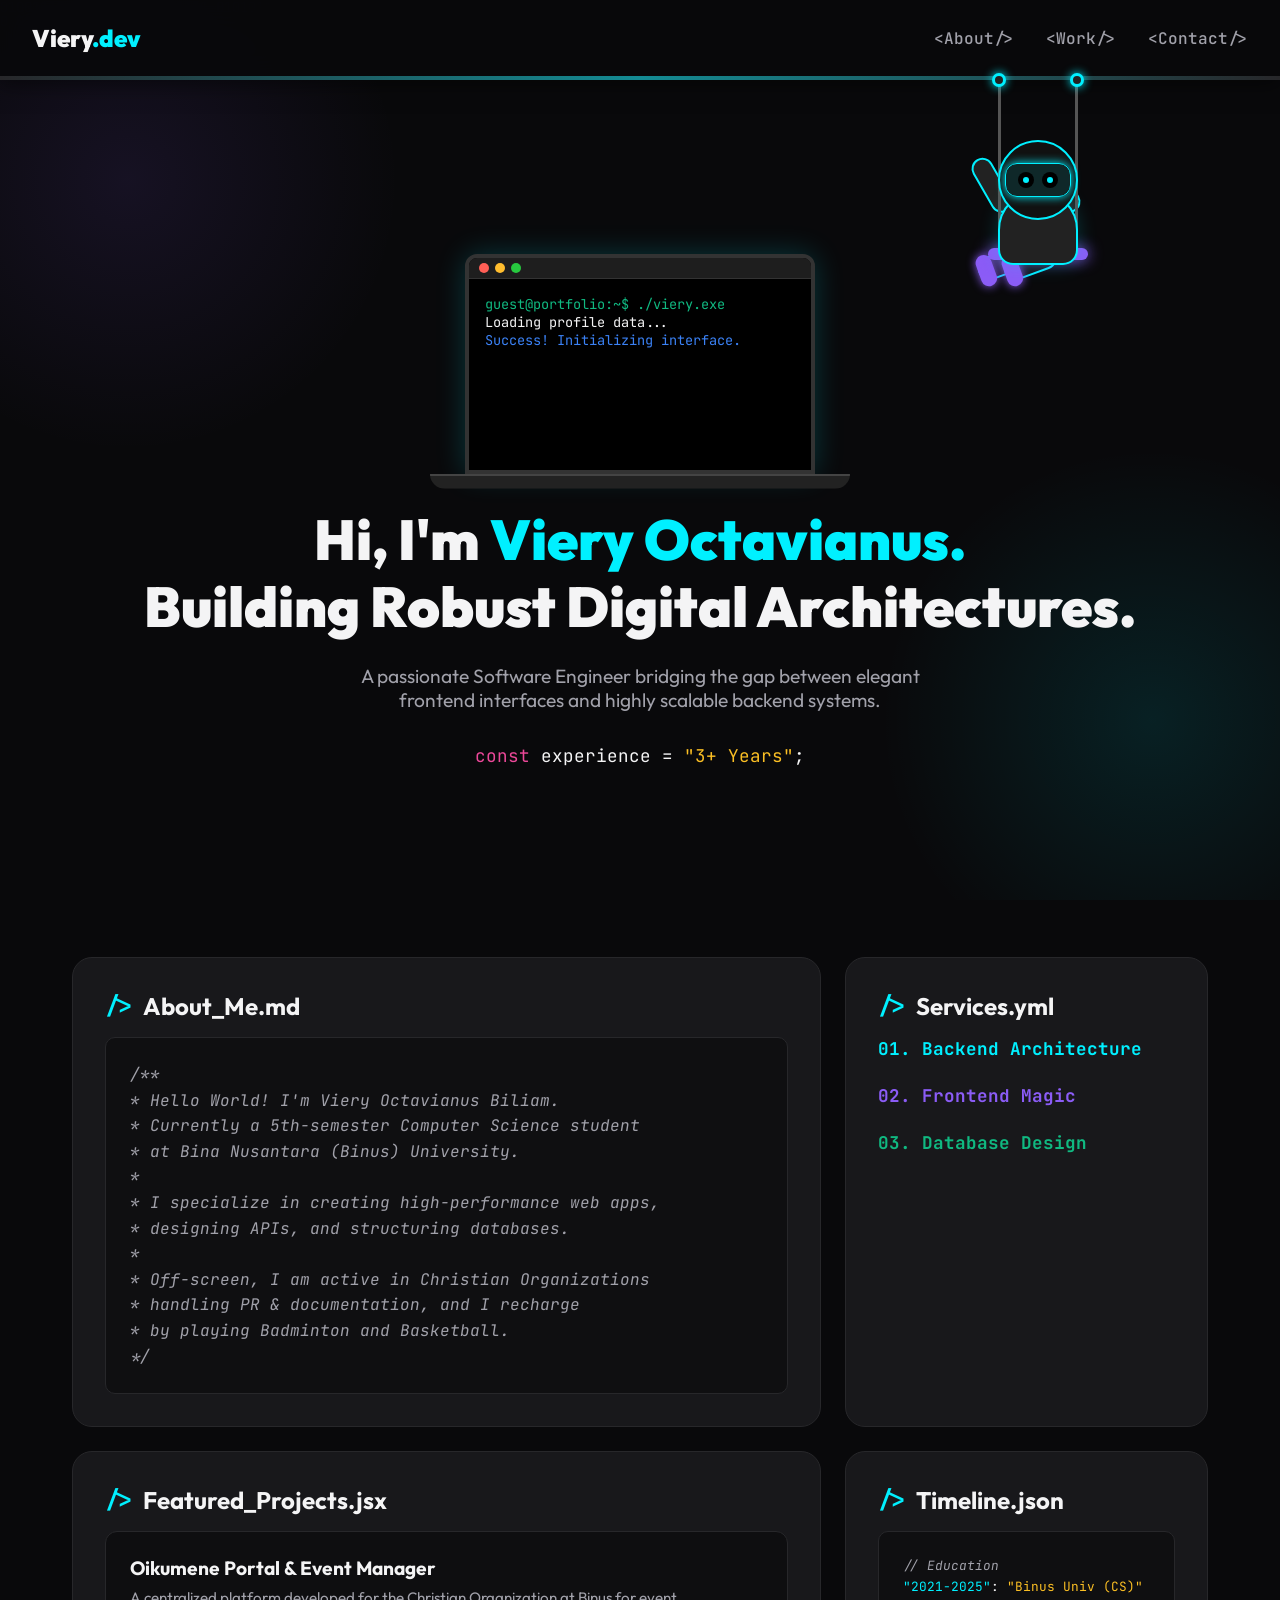
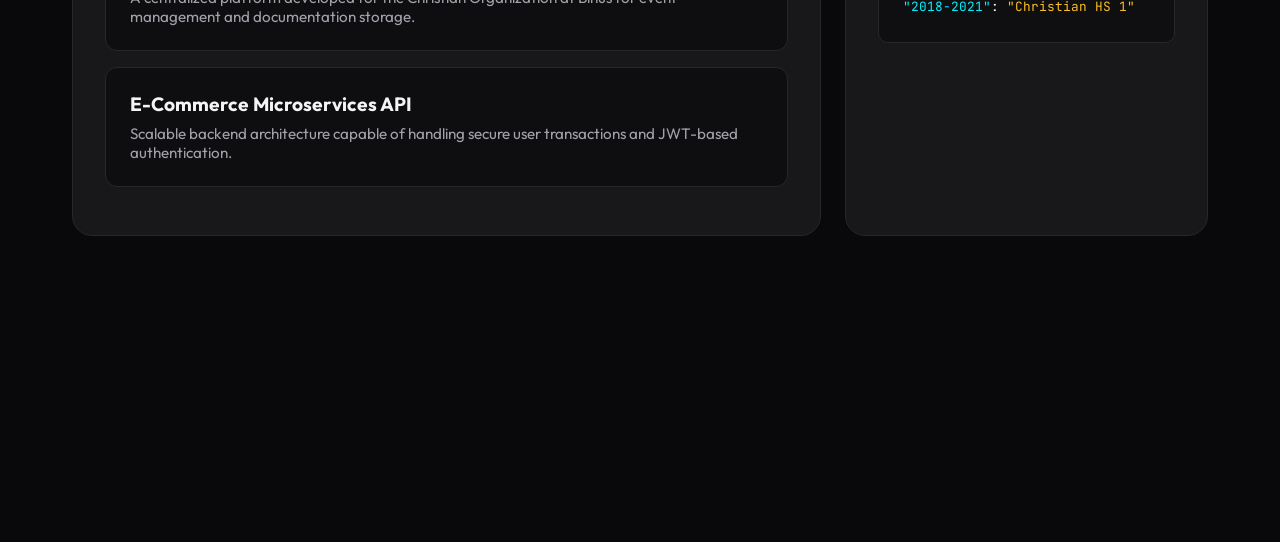
==== commit 39912141: "feat: add initial portfolio webpage for Viery Octavianus with interactive elements" ====
--- a/index.html
+++ b/index.html
@@ -1,524 +1,432 @@
 <!DOCTYPE html>
 <html lang="en">
 <head>
-  <meta charset="UTF-8" />
-  <meta name="viewport" content="width=device-width, initial-scale=1.0" />
-  <title>Viery Octavianus — Software Engineer</title>
-  <link rel="preconnect" href="https://fonts.googleapis.com" />
-  <link rel="preconnect" href="https://fonts.gstatic.com" crossorigin />
-  <link href="https://fonts.googleapis.com/css2?family=Space+Mono:ital,wght@0,400;0,700;1,400&family=Clash+Display:wght@400;500;600;700&family=Syne:wght@400;500;600;700;800&display=swap" rel="stylesheet" />
-  <link rel="stylesheet" href="style.css" />
+    <meta charset="UTF-8">
+    <meta name="viewport" content="width=device-width, initial-scale=1.0">
+    <title>Viery | Fullstack Software Engineer</title>
+    <link href="https://fonts.googleapis.com/css2?family=JetBrains+Mono:wght@400;700&family=Outfit:wght@300;500;700;900&display=swap" rel="stylesheet">
+    
+    <style>
+        :root {
+            --bg-dark: #09090b;
+            --card-bg: #18181b;
+            --border: #27272a;
+            --primary: #00f0ff;    /* Cyan */
+            --secondary: #8b5cf6;  /* Purple */
+            --text-main: #f4f4f5;
+            --text-muted: #a1a1aa;
+            --code-green: #10b981;
+            --code-yellow: #fbbf24;
+            --code-pink: #ec4899;
+            --code-blue: #3b82f6;
+        }
+
+        * { margin: 0; padding: 0; box-sizing: border-box; }
+
+        html { scroll-behavior: smooth; scroll-padding-top: 100px; }
+
+        body {
+            background-color: var(--bg-dark);
+            color: var(--text-main);
+            font-family: 'Outfit', sans-serif;
+            overflow-x: hidden;
+            background-image: 
+                radial-gradient(circle at 10% 20%, rgba(139, 92, 246, 0.1), transparent 20%),
+                radial-gradient(circle at 90% 80%, rgba(0, 240, 255, 0.1), transparent 20%);
+            background-attachment: fixed;
+            padding-bottom: 100px;
+        }
+
+        .mono { font-family: 'JetBrains Mono', monospace; }
+
+        /* --- BINARY BACKGROUND --- */
+        .binary-bg {
+            position: fixed; top: 0; left: 0; width: 100vw; height: 100vh;
+            z-index: 1; opacity: 0.03; color: var(--primary);
+            font-family: 'JetBrains Mono', monospace; font-size: 14px;
+            pointer-events: none; display: flex; flex-wrap: wrap; word-break: break-all; line-height: 1;
+        }
+        .binary-bg::after {
+            content: "01001110 01100101 01101111 01010111 01100101 01100010 01010011 01111001 01110011 01110100 01100101 01101101 01110011 01001111 01101110 01101100 01101001 01101110 01100101... ";
+            animation: binaryScroll 120s linear infinite;
+        }
+        @keyframes binaryScroll { 0% { transform: translateY(-50%); } 100% { transform: translateY(0); } }
+
+        /* --- NAVBAR --- */
+        nav {
+            position: fixed; top: 0; width: 100%; height: 80px; padding: 0 2rem;
+            background: rgba(9, 9, 11, 0.95); backdrop-filter: blur(15px);
+            border-bottom: 4px solid var(--border); box-shadow: 0 4px 20px rgba(0, 0, 0, 0.5);
+            z-index: 100; display: flex; justify-content: space-between; align-items: center;
+        }
+        nav::after {
+            content: ''; position: absolute; bottom: -4px; left: 0; width: 100%; height: 4px;
+            background: linear-gradient(90deg, transparent, var(--primary), transparent); opacity: 0.5;
+        }
+
+        .logo { font-size: 1.5rem; font-weight: 900; color: var(--text-main); text-decoration: none; z-index: 101;}
+        .logo span { color: var(--primary); }
+        .nav-links { display: flex; gap: 2rem; z-index: 101; }
+        .nav-links a { color: var(--text-muted); text-decoration: none; font-weight: 500; transition: 0.3s; }
+        .nav-links a:hover { color: var(--primary); transform: translateY(-2px); }
+
+        .container { position: relative; max-width: 1200px; margin: 0 auto; padding: 8rem 2rem 2rem 2rem; z-index: 10; }
+
+        /* --- HERO SECTION --- */
+        .hero { min-height: 85vh; display: flex; flex-direction: column; justify-content: center; align-items: center; position: relative; }
+        .css-laptop { position: relative; width: 350px; height: 220px; perspective: 1000px; margin-bottom: 2rem; animation: float 6s ease-in-out infinite; }
+        .laptop-screen { width: 100%; height: 100%; background: #000; border: 4px solid #333; border-radius: 12px 12px 0 0; position: absolute; bottom: 0; transform-origin: bottom; transform: rotateX(90deg); animation: openLaptop 2s 0.5s cubic-bezier(0.25, 1, 0.5, 1) forwards; display: flex; flex-direction: column; overflow: hidden; box-shadow: 0 0 30px rgba(0, 240, 255, 0.2); }
+        .laptop-keyboard { width: 120%; height: 15px; background: #222; position: absolute; bottom: -15px; left: -10%; border-radius: 0 0 20px 20px; border-top: 2px solid #444; }
+        @keyframes openLaptop { to { transform: rotateX(0deg); } }
+        @keyframes float { 0%, 100% { transform: translateY(0px); } 50% { transform: translateY(-15px); } }
+
+        .terminal-header { background: #1e1e1e; padding: 5px 10px; display: flex; gap: 6px; border-bottom: 1px solid #333; }
+        .dot { width: 10px; height: 10px; border-radius: 50%; } .dot.red { background: #ff5f56; } .dot.yellow { background: #ffbd2e; } .dot.green { background: #27c93f; }
+        .terminal-body { padding: 1rem; color: var(--code-green); font-size: 0.85rem; flex-grow: 1; }
+        .typewriter p { overflow: hidden; white-space: nowrap; margin: 0; width: 0; }
+        .type-1 { animation: typing 1.5s steps(30, end) 2.5s forwards; } .type-2 { animation: typing 2s steps(40, end) 4s forwards; color: var(--text-main); } .type-3 { animation: typing 2s steps(40, end) 6s forwards; color: var(--code-blue); }
+        .cursor { display: inline-block; width: 8px; height: 15px; background-color: var(--primary); animation: blinkCursor 1s step-end infinite; opacity: 0; animation-delay: 8s; }
+        @keyframes typing { to { width: 100%; } } @keyframes blinkCursor { 0%, 100% { opacity: 1; } 50% { opacity: 0; } }
+
+        /* --- BENTO GRID SYSTEM --- */
+        .bento-grid { display: grid; grid-template-columns: repeat(3, 1fr); gap: 1.5rem; margin-top: 4rem; }
+        .bento-card {
+            background: var(--card-bg); border: 1px solid var(--border); border-radius: 20px; padding: 2rem;
+            position: relative; transition: all 0.3s ease;
+            view-timeline-name: --card-reveal; view-timeline-axis: block;
+            animation: fadeUp linear forwards; animation-timeline: --card-reveal; animation-range: entry 5% cover 25%;
+        }
+        .bento-card:hover { border-color: var(--primary); box-shadow: 0 10px 40px rgba(0, 240, 255, 0.05); transform: translateY(-5px); }
+        @keyframes fadeUp { from { opacity: 0; transform: translateY(50px); } to { opacity: 1; transform: translateY(0); } }
+        .col-span-2 { grid-column: span 2; } .col-span-3 { grid-column: span 3; }
+        .card-title { font-size: 1.5rem; font-weight: 700; margin-bottom: 1rem; display: flex; align-items: center; gap: 10px; }
+        .card-title::before { content: '/>'; color: var(--primary); font-family: 'JetBrains Mono', monospace; }
+        .code-block { background: rgba(13, 13, 15, 0.8); border-radius: 10px; padding: 1.5rem; border: 1px solid var(--border); line-height: 1.6; }
+        .c-keyword { color: var(--code-pink); } .c-func { color: var(--code-blue); } .c-string { color: var(--code-yellow); } .c-comment { color: var(--text-muted); font-style: italic; } .c-var { color: var(--primary); }
+
+        .project-item { padding: 1.5rem; border: 1px solid var(--border); border-radius: 12px; background: rgba(0,0,0,0.4); margin-bottom: 1rem; transition: 0.3s; cursor: pointer; }
+        .project-item:hover { border-color: var(--secondary); background: rgba(139, 92, 246, 0.1); }
+        .skills-wrapper { display: flex; overflow: hidden; gap: 1rem; mask-image: linear-gradient(to right, transparent, black 10%, black 90%, transparent); }
+        .skills-track { display: flex; gap: 1rem; animation: scrollSkills 20s linear infinite; }
+        .skill-tag { padding: 0.8rem 1.5rem; background: rgba(255, 255, 255, 0.03); border: 1px solid var(--border); border-radius: 8px; font-family: 'JetBrains Mono', monospace; color: var(--primary); white-space: nowrap; }
+        @keyframes scrollSkills { 0% { transform: translateX(0); } 100% { transform: translateX(-50%); } }
+
+
+        /* =========================================
+           SISTEM AYUNAN PINTAR (Z-Index 1000)
+           ========================================= */
+
+        .avatar-layer { position: fixed; top: 0; left: 0; width: 100vw; height: 100vh; z-index: 1000; pointer-events: none; }
+        #poke-avatar { display: none; }
+
+        .swing-wrapper {
+            position: absolute; top: 80px; right: 15vw; width: 100px; height: 180px;
+            pointer-events: auto; transition: right 0.8s cubic-bezier(0.34, 1.56, 0.64, 1);
+        }
+
+        body:has(.track-left:hover) .swing-wrapper { right: 5vw; }
+        body:has(.track-right:hover) .swing-wrapper { right: 40vw; }
+        body:has(.swing-wrapper:hover) .swing-wrapper { transition: right 0.2s; }
+
+        .roller { position: absolute; top: -7px; width: 14px; height: 14px; background: #222; border-radius: 50%; border: 3px solid var(--primary); box-shadow: 0 0 10px var(--primary); z-index: 10; }
+        .roller-l { left: 4px; } .roller-r { right: 4px; }
+
+        .swing-system {
+            position: absolute; top: 0; left: 0; width: 100%; height: 100%;
+            animation: swingMotion 3.5s ease-in-out infinite alternate; transform-origin: center top;
+        }
+        .rope { position: absolute; top: 0; width: 3px; height: 180px; background: #555; }
+        .rope-l { left: 10px; } .rope-r { right: 10px; }
+        .seat { position: absolute; bottom: 0; left: 0; width: 100%; height: 12px; background: var(--secondary); border-radius: 6px; box-shadow: 0 0 15px var(--secondary); }
+
+        /* =========================================
+           AVATAR PROGRAMMER & ISOLASI CERMIN
+           ========================================= */
+        .programmer-avatar {
+            position: absolute; top: 80px; left: -10px; width: 120px; height: 100px;
+            cursor: pointer; -webkit-tap-highlight-color: transparent;
+            transform-origin: 60px -80px; 
+            /* Default Animasi Ayunan */
+            animation: swingMotion 3.5s ease-in-out infinite alternate;
+        }
+
+        /* WADAH BARU: Mengisolasi tubuh agar bisa dibalik (Mirror) tanpa membalik teks balon! */
+        .avatar-model { position: absolute; width: 100%; height: 100%; }
+
+        .arm { position: absolute; top: 40px; width: 22px; height: 60px; background: #222; border: 2px solid var(--primary); border-radius: 11px; z-index: -1; transform-origin: 50% 10%; transform: rotate(150deg); transition: 0.3s; }
+        .arm-l { left: 15px; } .arm-r { right: 15px; }
+
+        .leg { position: absolute; top: 90px; width: 24px; height: 55px; background: #111; border: 2px solid var(--primary); border-radius: 12px; z-index: -2; transform-origin: 50% 10%; transform: rotate(70deg); transition: 0.3s; }
+        .leg::after { content: ''; position: absolute; bottom: -2px; left: -5px; width: 32px; height: 16px; background: var(--secondary); border-radius: 10px; box-shadow: 0 0 10px var(--secondary); }
+        .leg-l { left: 35px; } .leg-r { right: 35px; }
+
+        .avatar-body { position: absolute; top: 30px; left: 20px; width: 80px; height: 75px; background: #222; border-radius: 40px 40px 15px 15px; border: 2px solid var(--primary); box-shadow: 0 0 20px rgba(0, 240, 255, 0.2); z-index: 2; }
+        .avatar-head { position: absolute; top: -20px; left: 20px; width: 80px; height: 80px; background: #111; border-radius: 50%; border: 2px solid var(--primary); display: flex; justify-content: center; align-items: center; z-index: 3; }
+        .avatar-glasses { display: flex; gap: 8px; background: rgba(0, 240, 255, 0.1); padding: 8px 12px; border-radius: 12px; border: 1px solid var(--primary); box-shadow: 0 0 10px var(--primary); }
+        .eye { width: 16px; height: 16px; background: #000; border-radius: 50%; position: relative; overflow: hidden; animation: blinkEye 4s infinite; }
+        .pupil { width: 6px; height: 6px; background: var(--primary); border-radius: 50%; position: absolute; top: 50%; left: 50%; transform: translate(-50%, -50%); }
+
+        /* --- BALON PERCAKAPAN (JELAS, TEGAS, TIDAK TERBALIK) --- */
+        .speech-bubble {
+            position: absolute; top: -85px; left: 50%; transform: translateX(-50%) scale(0.5);
+            background: rgba(18, 18, 20, 0.95); border: 2px solid var(--code-pink);
+            color: #fff; padding: 12px 20px; border-radius: 15px;
+            font-size: 1rem; font-weight: 700; line-height: 1.4; white-space: pre-wrap; text-align: center;
+            box-shadow: 0 0 20px rgba(236, 72, 153, 0.5); min-width: 250px;
+            opacity: 0; transform-origin: bottom center; transition: all 0.3s; z-index: 1001; pointer-events: none;
+        }
+
+        /* --- KEYFRAMES DEFAULT --- */
+        @keyframes swingMotion { 0% { transform: rotate(20deg); } 100% { transform: rotate(-20deg); } }
+        @keyframes blinkEye { 0%, 96%, 98%, 100% { transform: scaleY(1); } 97%, 99% { transform: scaleY(0.1); } }
+
+        /* --- INTERAKSI MENGGODA SAAT HOVER AVATAR --- */
+        .programmer-avatar:hover .leg-l { transform: rotate(20deg) translateY(-5px); }
+        .programmer-avatar:hover .leg-r { transform: rotate(120deg) translateY(-5px); }
+        .programmer-avatar:hover .eye { background: transparent; border-top: 4px solid var(--primary); border-radius: 50% 50% 0 0; height: 10px; margin-top: 4px; animation: none; }
+        .programmer-avatar:hover .pupil { display: none; }
+        .programmer-avatar:hover .speech-bubble { opacity: 1; transform: translateX(-50%) scale(1); }
+        .programmer-avatar:hover .speech-bubble::after { content: "Hehe, mau klik aku ya? 🎯"; }
+
+
+        /* =========================================
+           KOREOGRAFI KLIK LENGKAP (21 DETIK - AUTO RESUME SWING)
+           Penjelasan: 21 detik adalah tepat 6x ayunan (3.5s * 6).
+           Sehingga saat animasi selesai, dia otomatis lanjut berayun mulus!
+           ========================================= */
+
+        /* 1. MENGGANTI POSISI AVATAR UTAMA (Perhatikan 2 animasi yang digabung!) */
+        #poke-avatar:checked ~ .swing-wrapper .programmer-avatar {
+            /* Jalankan sequence 21s, lalu OTOMATIS kembali berayun setelah 21s delay! */
+            animation: sequenceAvatar 21s forwards, swingMotion 3.5s ease-in-out 21s infinite alternate !important;
+        }
+
+        @keyframes sequenceAvatar {
+            0% { transform: translate(0, 0) rotate(20deg); } /* Mulai dari posisi ayunan */
+            3% { transform: translate(0, calc(100vh - 280px)) rotate(0deg); } /* Jatuh ke lantai */
+            15% { transform: translate(-100vw, calc(100vh - 280px)) rotate(0deg); } /* Lari ngilang */
+            85% { transform: translate(10vw, calc(100vh - 280px)) rotate(0deg); } /* Jalan lambat balik */
+            88% { transform: translate(0, 0) rotate(0deg); } /* Lompat naik ke ayunan */
+            100% { transform: translate(0, 0) rotate(20deg); } /* Sync balik ke ayunan di detik 21 */
+        }
+
+        /* 2. ISOLASI CERMIN (Hanya membalik tubuh, balon percakapan tetap tegak!) */
+        #poke-avatar:checked ~ .swing-wrapper .avatar-model { animation: flipModel 21s forwards; }
+        @keyframes flipModel {
+            0%, 15% { transform: scaleX(1); }
+            15.1%, 85% { transform: scaleX(-1); } /* Balik badan saat dari luar layar kembali */
+            85.1%, 100% { transform: scaleX(1); }
+        }
+
+        /* 3. KAKI (Lari Kencang -> Jalan Capek -> Duduk) */
+        #poke-avatar:checked ~ .swing-wrapper .leg-l { animation: seqLegL 21s forwards; }
+        #poke-avatar:checked ~ .swing-wrapper .leg-r { animation: seqLegR 21s forwards; }
+        @keyframes seqLegL {
+            0% { transform: rotate(70deg); } 3% { transform: rotate(0); }
+            /* Lari Kencang */ 4%, 8%, 12% { transform: rotate(45deg); } 6%, 10%, 14% { transform: rotate(-45deg); }
+            /* Jalan Lambat */ 20%, 30%, 40%, 50%, 60%, 70%, 80% { transform: rotate(15deg); } 25%, 35%, 45%, 55%, 65%, 75% { transform: rotate(-15deg); } 85% { transform: rotate(0); }
+            88%, 100% { transform: rotate(70deg); } /* Duduk kembali */
+        }
+        @keyframes seqLegR {
+            0% { transform: rotate(70deg); } 3% { transform: rotate(0); }
+            /* Lari Kencang */ 4%, 8%, 12% { transform: rotate(-45deg); } 6%, 10%, 14% { transform: rotate(45deg); }
+            /* Jalan Lambat */ 20%, 30%, 40%, 50%, 60%, 70%, 80% { transform: rotate(-15deg); } 25%, 35%, 45%, 55%, 65%, 75% { transform: rotate(15deg); } 85% { transform: rotate(0); }
+            88%, 100% { transform: rotate(70deg); } /* Duduk kembali */
+        }
+
+        /* 4. TANGAN (Angkat Tangan Panik -> Ayun Santai) */
+        #poke-avatar:checked ~ .swing-wrapper .arm-l { animation: seqArmL 21s forwards; }
+        #poke-avatar:checked ~ .swing-wrapper .arm-r { animation: seqArmR 21s forwards; }
+        @keyframes seqArmL { 0% { transform: rotate(150deg); } 3%, 15% { transform: rotate(170deg); } 20%, 85% { transform: rotate(-10deg); } 88%, 100% { transform: rotate(150deg); } }
+        @keyframes seqArmR { 0% { transform: rotate(150deg); } 3%, 15% { transform: rotate(-170deg); } 20%, 85% { transform: rotate(10deg); } 88%, 100% { transform: rotate(150deg); } }
+
+        /* 5. BADAN (Bungkuk saat capek & Bergetar Nafas) */
+        #poke-avatar:checked ~ .swing-wrapper .avatar-body { animation: seqBody 21s forwards; }
+        @keyframes seqBody { 
+            0%, 15% { transform: rotate(0); } 
+            20%, 30%, 40%, 50%, 60%, 70%, 80% { transform: rotate(20deg) translateY(5px); } 
+            25%, 35%, 45%, 55%, 65%, 75%, 85% { transform: rotate(20deg) translateY(0px); } 
+            86%, 100% { transform: rotate(0); } 
+        }
+
+        /* 6. MATA & KACAMATA (Kaget -> Capek Menyipit -> Normal) */
+        #poke-avatar:checked ~ .swing-wrapper .eye { animation: seqEye 21s forwards; }
+        @keyframes seqEye {
+            0%, 2% { background: #000; border: none; height: 16px; margin-top: 0; }
+            3%, 15% { background: var(--code-pink); border-radius: 4px; } /* Kaget Pink */
+            16%, 85% { background: transparent; border-top: 4px solid var(--primary); border-radius: 50% 50% 0 0; height: 10px; margin-top: 4px; } /* Capek */
+            88%, 100% { background: #000; border: none; height: 16px; margin-top: 0; }
+        }
+        #poke-avatar:checked ~ .swing-wrapper .avatar-glasses { animation: seqGlass 21s forwards; }
+        @keyframes seqGlass { 3%, 15% { border-color: var(--code-pink); box-shadow: 0 0 30px var(--code-pink); background: rgba(236, 72, 153, 0.3); } 16%, 100% { border-color: var(--primary); box-shadow: 0 0 10px var(--primary); background: rgba(0, 240, 255, 0.1); } }
+
+        /* 7. BALON PERCAKAPAN DINAMIS YANG JELAS DIBACA */
+        #poke-avatar:checked ~ .swing-wrapper .speech-bubble { animation: seqBubble 21s forwards; }
+        @keyframes seqBubble {
+            0%, 2% { opacity: 0; transform: translateX(-50%) scale(0.5); }
+            3% { opacity: 1; transform: translateX(-50%) scale(1); }
+            14% { opacity: 0; transform: translateX(-50%) scale(0.5); }
+            16% { opacity: 1; transform: translateX(-50%) scale(1); }
+            85% { opacity: 0; transform: translateX(-50%) scale(0.5); }
+            100% { opacity: 0; }
+        }
+
+        .speech-bubble::after { content: attr(data-text); }
+        #poke-avatar:checked ~ .swing-wrapper .speech-bubble::after { animation: bubbleText 21s forwards; }
+        @keyframes bubbleText {
+            0%, 14% { content: "WAAAAHHH!!! 😱"; }
+            15%, 85% { content: "Huft... capek banget...\A butuh kopi... ☕"; color: var(--primary); }
+            86%, 100% { content: "Fuh, aman kembali! 😌"; }
+        }
+
+
+        @media (max-width: 900px) {
+            .bento-grid { grid-template-columns: 1fr; }
+            .col-span-2, .col-span-3 { grid-column: span 1; }
+            .css-laptop { width: 300px; height: 180px; }
+            .swing-wrapper { transform: scale(0.7); transform-origin: top right; }
+        }
+    </style>
 </head>
 <body>
 
-  <!-- Custom Cursor -->
-  <div class="cursor" id="cursor"></div>
-  <div class="cursor-follower" id="cursor-follower"></div>
-
-  <!-- Noise Overlay -->
-  <div class="noise"></div>
-
-  <!-- Grid Background -->
-  <div class="grid-bg"></div>
-
-  <!-- Floating Orbs -->
-  <div class="orb orb-1"></div>
-  <div class="orb orb-2"></div>
-  <div class="orb orb-3"></div>
-
-  <!-- NAV -->
-  <nav class="nav" id="nav">
-    <div class="nav-logo">
-      <span class="logo-bracket">[</span>
-      <span class="logo-text">V.O.B</span>
-      <span class="logo-bracket">]</span>
+    <!-- Background Matrix -->
+    <div class="binary-bg"></div>
+
+    <!-- Sticky Navbar dengan Rel -->
+    <nav>
+        <a href="#" class="logo">Viery<span>.dev</span></a>
+        <div class="nav-links">
+            <a href="#about" class="mono">&lt;About/&gt;</a>
+            <a href="#projects" class="mono">&lt;Work/&gt;</a>
+            <a href="#contact" class="mono">&lt;Contact/&gt;</a>
+        </div>
+    </nav>
+
+    <!-- Konten Portofolio -->
+    <div class="container">
+        <section class="hero track-center">
+            <div class="css-laptop">
+                <div class="laptop-screen">
+                    <div class="terminal-header"><div class="dot red"></div><div class="dot yellow"></div><div class="dot green"></div></div>
+                    <div class="terminal-body mono typewriter">
+                        <p class="type-1">guest@portfolio:~$ ./viery.exe</p>
+                        <p class="type-2">Loading profile data...</p>
+                        <p class="type-3">Success! Initializing interface.</p>
+                        <span class="cursor"></span>
+                    </div>
+                </div>
+                <div class="laptop-keyboard"></div>
+            </div>
+
+            <h1 style="font-size: 3.5rem; font-weight: 900; text-align: center; line-height: 1.2;">
+                Hi, I'm <span style="color: var(--primary);">Viery Octavianus.</span> <br>
+                Building Robust Digital Architectures.
+            </h1>
+            <p style="color: var(--text-muted); margin-top: 1.5rem; font-size: 1.2rem; text-align: center; max-width: 600px;">
+                A passionate Software Engineer bridging the gap between elegant frontend interfaces and highly scalable backend systems.
+            </p>
+            <p style="margin-top: 2rem; font-size: 1.1rem;" class="mono">
+                <span class="c-keyword">const</span> experience = <span class="c-string">"3+ Years"</span>;
+            </p>
+        </section>
+
+        <section class="bento-grid" id="about">
+            <div class="bento-card col-span-2 track-left">
+                <h2 class="card-title">About_Me.md</h2>
+                <div class="code-block mono">
+                    <span class="c-comment">/**</span><br>
+                    <span class="c-comment"> * Hello World! I'm Viery Octavianus Biliam.</span><br>
+                    <span class="c-comment"> * Currently a 5th-semester Computer Science student</span><br>
+                    <span class="c-comment"> * at Bina Nusantara (Binus) University.</span><br>
+                    <span class="c-comment"> *</span><br>
+                    <span class="c-comment"> * I specialize in creating high-performance web apps,</span><br>
+                    <span class="c-comment"> * designing APIs, and structuring databases.</span><br>
+                    <span class="c-comment"> *</span><br>
+                    <span class="c-comment"> * Off-screen, I am active in Christian Organizations</span><br>
+                    <span class="c-comment"> * handling PR & documentation, and I recharge</span><br>
+                    <span class="c-comment"> * by playing Badminton and Basketball.</span><br>
+                    <span class="c-comment"> */</span>
+                </div>
+            </div>
+
+            <div class="bento-card track-right">
+                <h2 class="card-title">Services.yml</h2>
+                <div style="display: flex; flex-direction: column; gap: 1.5rem; margin-top: 1rem;">
+                    <div><h3 style="color: var(--primary); font-size: 1.1rem;" class="mono">01. Backend Architecture</h3></div>
+                    <div><h3 style="color: var(--secondary); font-size: 1.1rem;" class="mono">02. Frontend Magic</h3></div>
+                    <div><h3 style="color: var(--code-green); font-size: 1.1rem;" class="mono">03. Database Design</h3></div>
+                </div>
+            </div>
+
+            <div class="bento-card col-span-2 track-left" id="projects">
+                <h2 class="card-title">Featured_Projects.jsx</h2>
+                <div class="project-item">
+                    <h3 style="font-size: 1.2rem; margin-bottom: 0.5rem;">Oikumene Portal & Event Manager</h3>
+                    <p style="color: var(--text-muted); font-size: 0.95rem;">A centralized platform developed for the Christian Organization at Binus for event management and documentation storage.</p>
+                </div>
+                <div class="project-item">
+                    <h3 style="font-size: 1.2rem; margin-bottom: 0.5rem;">E-Commerce Microservices API</h3>
+                    <p style="color: var(--text-muted); font-size: 0.95rem;">Scalable backend architecture capable of handling secure user transactions and JWT-based authentication.</p>
+                </div>
+            </div>
+
+            <div class="bento-card track-right">
+                <h2 class="card-title">Timeline.json</h2>
+                <div class="code-block mono" style="font-size: 0.8rem;">
+                    <span class="c-comment">// Education</span><br>
+                    <span class="c-var">"2021-2025"</span>: <span class="c-string">"Binus Univ (CS)"</span><br>
+                    <span class="c-var">"2018-2021"</span>: <span class="c-string">"Christian HS 1"</span>
+                </div>
+            </div>
+            
+            <div style="height: 150px; grid-column: span 3;"></div>
+        </section>
     </div>
-    <ul class="nav-links">
-      <li><a href="#about" data-text="About">About</a></li>
-      <li><a href="#skills" data-text="Skills">Skills</a></li>
-      <li><a href="#education" data-text="Education">Education</a></li>
-      <li><a href="#experience" data-text="Experience">Experience</a></li>
-      <li><a href="#contact" data-text="Contact">Contact</a></li>
-    </ul>
-    <div class="nav-status">
-      <span class="status-dot"></span>
-      <span>Available for work</span>
+
+    <!-- =========================================
+         LAYER AVATAR DEPAN & AYUNAN REL
+         ========================================= -->
+    <div class="avatar-layer">
+        
+        <input type="checkbox" id="poke-avatar">
+        
+        <div class="swing-wrapper">
+            
+            <div class="roller roller-l"></div>
+            <div class="roller roller-r"></div>
+
+            <div class="swing-system">
+                <div class="rope rope-l"></div>
+                <div class="rope rope-r"></div>
+                <div class="seat"></div>
+            </div>
+
+            <!-- Avatar -->
+            <label for="poke-avatar" class="programmer-avatar">
+                
+                <!-- Balon Percakapan di-ISOLASI agar tidak ikut terbalik/cermin -->
+                <div class="speech-bubble mono"></div>
+
+                <!-- Wadah Model Avatar yang akan dibalik arahnya (Mirror) -->
+                <div class="avatar-model">
+                    <div class="arm arm-l"></div>
+                    <div class="arm arm-r"></div>
+                    <div class="leg leg-l"></div>
+                    <div class="leg leg-r"></div>
+                    <div class="avatar-body"></div>
+                    
+                    <div class="avatar-head">
+                        <div class="avatar-glasses">
+                            <div class="eye"><div class="pupil"></div></div>
+                            <div class="eye"><div class="pupil"></div></div>
+                        </div>
+                    </div>
+                </div>
+
+            </label>
+        </div>
     </div>
-  </nav>
-
-  <!-- HERO -->
-  <section class="hero" id="home">
-    <div class="hero-top-label">
-      <span class="label-line"></span>
-      <span>Software Engineer · 3 Years Experience</span>
-      <span class="label-line"></span>
-    </div>
-
-    <div class="hero-main">
-      <div class="hero-name-wrapper">
-        <div class="hero-eyebrow">Hello, I'm</div>
-        <h1 class="hero-name">
-          <span class="name-line" data-text="VIERY">VIERY</span>
-          <span class="name-line accent" data-text="OCTAVIANUS">OCTAVIANUS</span>
-        </h1>
-        <div class="hero-role">
-          <span class="role-tag">&lt;</span>
-          <span class="role-text" id="typewriter"></span>
-          <span class="cursor-blink">_</span>
-          <span class="role-tag">/&gt;</span>
-        </div>
-      </div>
-
-      <div class="hero-side">
-        <div class="hero-badge">
-          <div class="badge-ring"></div>
-          <div class="badge-inner">
-            <span class="badge-num">3+</span>
-            <span class="badge-label">Years<br/>Exp</span>
-          </div>
-        </div>
-
-        <div class="hero-stats">
-          <div class="stat-item">
-            <span class="stat-num">10+</span>
-            <span class="stat-label">Projects</span>
-          </div>
-          <div class="stat-item">
-            <span class="stat-num">8+</span>
-            <span class="stat-label">Technologies</span>
-          </div>
-          <div class="stat-item">
-            <span class="stat-num">2</span>
-            <span class="stat-label">Orgs</span>
-          </div>
-        </div>
-      </div>
-    </div>
-
-    <div class="hero-bottom">
-      <a href="#about" class="hero-cta">
-        <span>Explore Portfolio</span>
-        <svg viewBox="0 0 24 24" fill="none" stroke="currentColor" stroke-width="2">
-          <path d="M12 5v14M5 12l7 7 7-7"/>
-        </svg>
-      </a>
-      <div class="hero-scroll-label">scroll to discover</div>
-    </div>
-
-    <!-- Glitch element -->
-    <div class="hero-glitch-text" aria-hidden="true">VIERY</div>
-  </section>
-
-  <!-- ABOUT -->
-  <section class="section" id="about">
-    <div class="section-inner">
-      <div class="section-tag">01 / About</div>
-      <div class="about-grid">
-        <div class="about-left">
-          <h2 class="section-title">
-            <span>Crafting</span>
-            <span class="title-accent">Digital</span>
-            <span>Experiences</span>
-          </h2>
-          <div class="about-avatar">
-            <div class="avatar-hex">
-              <div class="hex-inner">
-                <span class="hex-initials">VOB</span>
-              </div>
-            </div>
-            <div class="avatar-rings">
-              <div class="ring ring-1"></div>
-              <div class="ring ring-2"></div>
-              <div class="ring ring-3"></div>
-            </div>
-          </div>
-        </div>
-        <div class="about-right">
-          <p class="about-text lead">
-            Allow me to introduce myself — I'm <strong>Viery Octavianus Biliam</strong>, a passionate Software Engineer with 3 years of hands-on experience building modern web and application solutions.
-          </p>
-          <p class="about-text">
-            Currently a fifth-semester Computer Science student at <span class="highlight">Bina Nusantara University</span>. Beyond academics, I'm actively involved in a Christian organization where I lead public relations and documentation — creating worship presentations, designing event themes, and fostering community.
-          </p>
-          <p class="about-text">
-            When I'm not pushing code, you'll find me on the <span class="highlight">badminton</span> or <span class="highlight">basketball</span> court, or deep in a personal project.
-          </p>
-          <div class="about-interests">
-            <div class="interest-tag">Web Developer</div>
-            <div class="interest-tag">App Developer</div>
-            <div class="interest-tag">Front-end Dev</div>
-            <div class="interest-tag">Programming</div>
-            <div class="interest-tag">Sports</div>
-            <div class="interest-tag">Technology</div>
-          </div>
-        </div>
-      </div>
-    </div>
-  </section>
-
-  <!-- SKILLS -->
-  <section class="section section-dark" id="skills">
-    <div class="section-inner">
-      <div class="section-tag">02 / Skills</div>
-      <h2 class="section-title centered">
-        <span>Tech</span>
-        <span class="title-accent">Stack</span>
-      </h2>
-
-      <div class="skills-grid">
-        <div class="skill-card" data-skill="Java">
-          <div class="skill-icon">
-            <svg viewBox="0 0 24 24" fill="currentColor"><path d="M8.851 18.56s-.917.534.653.714c1.902.218 2.874.187 4.969-.211 0 0 .552.346 1.321.646-4.699 2.013-10.633-.118-6.943-1.149M8.276 15.933s-1.028.761.542.924c2.032.209 3.636.227 6.413-.308 0 0 .384.389.987.602-5.679 1.661-12.007.13-7.942-1.218M13.116 11.475c1.158 1.333-.304 2.533-.304 2.533s2.939-1.518 1.589-3.418c-1.261-1.772-2.228-2.652 3.007-5.688 0-.001-8.216 2.051-4.292 6.573M19.33 20.504s.679.559-.747.991c-2.712.822-11.288 1.069-13.669.033-.856-.373.75-.89 1.254-.998.527-.114.828-.93.828-.093-1.71-.451-11.06 2.366-4.748 3.389 17.112 2.764 31.208-1.25 17.082-3.322M9.292 13.21s-7.828 1.86-2.772 2.536c2.132.286 6.381.221 10.34-.112 3.236-.276 6.483-.862 6.483-.862s-1.14.489-1.966.105c-7.934-2.09-47.038-1.118-37.85 1.056 8.205 1.964 41.498 1.222 25.765-2.723M17.116 17.584c8.095-4.207 4.35-8.249 1.74-7.706-.638.134-.923.251-.923.251s.237-.372.689-.531c5.149-1.812 9.112 5.33-1.669 8.151 0 .001.125-.111.163-.165M13.75 0s4.619 4.619-4.379 11.725c-7.21 5.694-1.645 8.944-.002 12.655-4.208-3.797-7.299-7.139-5.228-10.252C7.309 9.614 15.539 7.581 13.75 0"/></svg>
-          </div>
-          <span class="skill-name">Java</span>
-          <div class="skill-bar"><div class="skill-fill" style="--w:85%"></div></div>
-        </div>
-
-        <div class="skill-card" data-skill="JavaScript">
-          <div class="skill-icon">
-            <svg viewBox="0 0 24 24" fill="currentColor"><path d="M0 0h24v24H0V0zm22.034 18.276c-.175-1.095-.888-2.015-3.003-2.873-.736-.345-1.554-.585-1.797-1.14-.091-.33-.105-.51-.046-.705.15-.646.915-.84 1.515-.66.39.12.75.42.976.9 1.034-.676 1.034-.676 1.755-1.125-.27-.42-.404-.601-.586-.78-.63-.705-1.469-1.065-2.834-1.034l-.705.089c-.676.165-1.32.525-1.71 1.005-1.14 1.291-.811 3.541.569 4.471 1.365 1.02 3.361 1.244 3.616 2.205.24 1.17-.87 1.545-1.966 1.41-.811-.18-1.26-.586-1.755-1.336l-1.83 1.051c.21.48.45.689.81 1.109 1.74 1.756 6.09 1.666 6.871-1.004.029-.09.24-.705.074-1.65l.046.067zm-8.983-7.245h-2.248c0 1.938-.009 3.864-.009 5.805 0 1.232.063 2.363-.138 2.711-.33.689-1.18.601-1.566.48-.396-.196-.597-.466-.83-.855-.063-.105-.11-.196-.127-.196l-1.825 1.125c.305.63.75 1.172 1.324 1.517.855.51 2.004.675 3.207.405.783-.226 1.458-.691 1.811-1.411.51-.93.402-2.07.397-3.346.012-2.054 0-4.109 0-6.179l.004-.056z"/></svg>
-          </div>
-          <span class="skill-name">JavaScript</span>
-          <div class="skill-bar"><div class="skill-fill" style="--w:90%"></div></div>
-        </div>
-
-        <div class="skill-card" data-skill="React">
-          <div class="skill-icon">
-            <svg viewBox="0 0 24 24" fill="currentColor"><path d="M14.23 12.004a2.236 2.236 0 0 1-2.235 2.236 2.236 2.236 0 0 1-2.236-2.236 2.236 2.236 0 0 1 2.235-2.236 2.236 2.236 0 0 1 2.236 2.236zm2.648-10.69c-1.346 0-3.107.96-4.888 2.622-1.78-1.653-3.542-2.602-4.887-2.602-.41 0-.783.093-1.106.278-1.375.793-1.683 3.264-.973 6.365C1.98 8.917 0 10.42 0 12.004c0 1.59 1.99 3.097 5.043 4.03-.704 3.113-.39 5.588.988 6.38.32.187.69.275 1.102.275 1.345 0 3.107-.96 4.888-2.624 1.78 1.654 3.542 2.603 4.887 2.603.41 0 .783-.09 1.106-.275 1.374-.792 1.683-3.263.973-6.365C22.02 15.096 24 13.59 24 12.004c0-1.59-1.99-3.097-5.043-4.032.704-3.11.39-5.587-.988-6.38-.318-.184-.688-.277-1.092-.278zm-.005 1.09c.135 0 .255.02.348.065.743.412 1.024 2.372.558 4.917-.035.196-.076.402-.123.617a19.397 19.397 0 0 0-2.449-.736 19.387 19.387 0 0 0-1.61-2.125c.957-.99 1.87-1.727 2.676-2.143.281-.148.537-.221.6-.595zm-10.453 0c.063.374.319.647.6.795.806.417 1.72 1.153 2.676 2.142-.580.652-1.12 1.36-1.609 2.125a19.4 19.4 0 0 0-2.449.737c-.047-.215-.088-.42-.123-.617-.466-2.545-.185-4.505.558-4.917a.939.939 0 0 1 .347-.065zm5.882 3.032c.267 0 .537.01.806.027a18.117 18.117 0 0 1 1.049 1.818c.35.703.666 1.42.943 2.14-.277.72-.593 1.437-.943 2.14a18.197 18.197 0 0 1-1.049 1.82 18.197 18.197 0 0 1-2.43 0c-.373-.572-.74-1.178-1.05-1.82-.35-.703-.667-1.42-.943-2.14.276-.72.593-1.437.943-2.14a18.197 18.197 0 0 1 1.05-1.818c.268-.017.538-.027.624-.027zm4.474.297a18.61 18.61 0 0 1 1.19.38 18.61 18.61 0 0 1 1.82 4.63c-.32.15-.65.293-.993.427a18.97 18.97 0 0 0-.744-1.876c-.281-.628-.59-1.243-.93-1.846.217-.573.42-1.15.586-1.715zm-10.344 0c.166.565.37 1.142.586 1.715-.34.603-.65 1.218-.93 1.846-.26.587-.511 1.214-.745 1.876a18.61 18.61 0 0 1-.993-.427 18.61 18.61 0 0 1 1.82-4.63c.38-.136.773-.264 1.19-.38zm13.36 5.328c-.284.71-.593 1.42-.94 2.117a18.197 18.197 0 0 1-1.049 1.82A18.197 18.197 0 0 1 12 15.97c.267 0 .537-.01.806-.027.373-.572.74-1.178 1.05-1.82.35-.703.667-1.42.943-2.14zm-9.617.547c-.254.59-.49 1.193-.704 1.787a19.4 19.4 0 0 0 2.449.737 19.387 19.387 0 0 0 1.61 2.125c-.957.99-1.87 1.727-2.676 2.143-.28.147-.537.22-.6.595-.063-.375-.319-.648-.6-.795-.806-.417-1.72-1.153-2.676-2.143.58-.652 1.12-1.36 1.609-2.125a19.4 19.4 0 0 0 2.449-.737c-.215-.594-.45-1.197-.704-1.787z"/></svg>
-          </div>
-          <span class="skill-name">React</span>
-          <div class="skill-bar"><div class="skill-fill" style="--w:80%"></div></div>
-        </div>
-
-        <div class="skill-card" data-skill="PHP">
-          <div class="skill-icon">
-            <svg viewBox="0 0 24 24" fill="currentColor"><path d="M7.01 10.207h-.944l-.515 2.648h.838c.556 0 .97-.105 1.242-.314.272-.21.455-.559.55-1.049.092-.47.05-.802-.124-.995-.175-.193-.523-.29-1.047-.29zM12 5.688C5.373 5.688 0 8.514 0 12s5.373 6.313 12 6.313S24 15.486 24 12c0-3.486-5.373-6.312-12-6.312zm-3.26 7.451c-.261.25-.575.438-.917.551-.336.108-.765.164-1.285.164H5.357l-.327 1.681H3.652l1.23-6.326h2.65c.797 0 1.378.209 1.744.628.366.418.476 1.002.33 1.752a2.836 2.836 0 0 1-.305.868 2.556 2.556 0 0 1-.561.682zm3.815.74l.42-2.181c.077-.41.036-.7-.123-.869-.158-.169-.462-.254-.912-.254h-1.23l-.544 2.823H8.78l1.229-6.326h1.386l-.327 1.681h1.268c.85 0 1.464.174 1.844.527.38.353.508.928.384 1.723l-.441 2.278h-1.368zm4.709-.74c-.261.25-.575.438-.917.551-.336.108-.765.164-1.285.164h-1.181l-.327 1.681h-1.378l1.23-6.326h2.649c.798 0 1.379.209 1.745.628.366.418.476 1.002.33 1.752a2.836 2.836 0 0 1-.305.868 2.556 2.556 0 0 1-.561.682zM16.81 10.207h-.943l-.516 2.648h.838c.557 0 .97-.105 1.242-.314.272-.21.455-.559.55-1.049.092-.47.049-.802-.124-.995-.176-.193-.524-.29-1.047-.29z"/></svg>
-          </div>
-          <span class="skill-name">PHP</span>
-          <div class="skill-bar"><div class="skill-fill" style="--w:82%"></div></div>
-        </div>
-
-        <div class="skill-card" data-skill="Laravel">
-          <div class="skill-icon">
-            <svg viewBox="0 0 24 24" fill="currentColor"><path d="M23.642 5.43a.364.364 0 0 1 .014.1v5.149c0 .135-.073.26-.189.326l-4.323 2.49v4.934a.378.378 0 0 1-.188.326L9.93 23.949a.316.316 0 0 1-.066.027.292.292 0 0 1-.066.024.348.348 0 0 1-.166 0 .292.292 0 0 1-.066-.024.316.316 0 0 1-.066-.027L.35 18.755A.378.378 0 0 1 .16 18.43V3.797a.389.389 0 0 1 .015-.1.324.324 0 0 1 .023-.073c.002-.008.007-.014.01-.021.018-.029.04-.056.064-.08.007-.008.015-.014.024-.02.025-.018.052-.033.082-.043L4.907.534a.38.38 0 0 1 .378 0l4.54 2.619A.38.38 0 0 1 10.013 3.48v4.933l3.94-2.276V1.202a.38.38 0 0 1 .378-.656l4.54 2.619a.38.38 0 0 1 .19.326v4.932l.004-.003v.003l4.32 2.49a.378.378 0 0 1 .19.326V6.432a.378.378 0 0 0-.19-.326l-4.32-2.49v-4.932a.378.378 0 0 0-.19-.326L14.31.734a.378.378 0 0 0-.378.656v.002l-.004-.002v4.934l-3.94 2.276V3.667a.378.378 0 0 0-.19-.326L5.286.721a.378.378 0 0 0-.378 0L.378 3.34a.378.378 0 0 0-.19.326v14.636a.378.378 0 0 0 .19.326l9.252 5.34a.378.378 0 0 0 .378 0l9.002-5.193a.378.378 0 0 0 .19-.326V13.52l4.133-2.385a.378.378 0 0 0 .19-.326V5.43a.378.378 0 0 0-.023-.073.316.316 0 0 0-.023-.073 3.064 3.064 0 0 0-.023-.073"/></svg>
-          </div>
-          <span class="skill-name">Laravel</span>
-          <div class="skill-bar"><div class="skill-fill" style="--w:78%"></div></div>
-        </div>
-
-        <div class="skill-card" data-skill="Python">
-          <div class="skill-icon">
-            <svg viewBox="0 0 24 24" fill="currentColor"><path d="M14.25.18l.9.2.73.26.59.3.45.32.34.34.25.34.16.33.1.3.04.26.02.2-.01.13V8.5l-.05.63-.13.55-.21.46-.26.38-.3.31-.33.25-.35.19-.35.14-.33.1-.3.07-.26.04-.21.02H8.77l-.69.05-.59.14-.5.22-.41.27-.33.32-.27.35-.2.36-.15.37-.1.35-.07.32-.04.27-.02.21v3.06H3.17l-.21-.03-.28-.07-.32-.12-.35-.18-.36-.26-.36-.36-.35-.46-.32-.59-.28-.73-.21-.88-.14-1.05-.05-1.23.06-1.22.16-1.04.24-.87.32-.71.36-.57.4-.44.42-.33.42-.24.4-.16.36-.1.32-.05.24-.01h.16l.06.01h8.16v-.83H6.18l-.01-2.75-.02-.37.05-.34.11-.31.17-.28.25-.26.31-.23.38-.2.44-.18.51-.15.58-.12.64-.1.71-.06.77-.04.84-.02 1.27.05 1.07.13zm-6.3 1.98l-.23.33-.08.41.08.41.23.34.33.22.41.09.41-.09.33-.22.23-.34.08-.41-.08-.41-.23-.33-.33-.22-.41-.09-.41.09z"/><path d="M21.1 6.11l.28.06.32.12.35.18.36.27.36.35.35.47.32.59.28.73.21.88.14 1.04.05 1.23-.06 1.23-.16 1.04-.24.86-.32.71-.36.57-.4.45-.42.33-.42.24-.4.16-.36.09-.32.05-.24.02-.16-.01h-8.22v.82h5.84l.01 2.76.02.36-.05.34-.11.31-.17.29-.25.25-.31.24-.38.2-.44.17-.51.15-.58.13-.64.09-.71.07-.77.04-.84.01-1.27-.04-1.07-.14-.9-.2-.73-.25-.59-.3-.45-.33-.34-.34-.25-.34-.16-.33-.1-.3-.04-.25-.02-.2.01-.13v-5.34l.05-.64.13-.54.21-.46.26-.38.3-.32.33-.24.35-.2.35-.14.33-.1.3-.06.26-.04.21-.02.13-.01h5.84l.69-.05.59-.14.5-.21.41-.28.33-.32.27-.35.2-.36.15-.36.1-.35.07-.32.04-.28.02-.21V6.07h2.09l.14.01.21.03zm-6.47 14.25l-.23.33-.08.41.08.41.23.33.33.23.41.08.41-.08.33-.23.23-.33.08-.41-.08-.41-.23-.33-.33-.23-.41-.08-.41.08z"/></svg>
-          </div>
-          <span class="skill-name">Python</span>
-          <div class="skill-bar"><div class="skill-fill" style="--w:75%"></div></div>
-        </div>
-
-        <div class="skill-card" data-skill="HTML/CSS">
-          <div class="skill-icon">
-            <svg viewBox="0 0 24 24" fill="currentColor"><path d="M1.5 0h21l-1.91 21.563L11.977 24l-8.565-2.438L1.5 0zm7.031 9.75l-.232-2.718 10.059.003.23-2.622L5.412 4.41l.698 8.01h9.126l-.326 3.426-2.91.804-2.955-.81-.188-2.11H6.248l.33 4.171L12 19.351l5.379-1.443.744-8.157H8.531z"/></svg>
-          </div>
-          <span class="skill-name">HTML/CSS</span>
-          <div class="skill-bar"><div class="skill-fill" style="--w:95%"></div></div>
-        </div>
-
-        <div class="skill-card" data-skill="MySQL">
-          <div class="skill-icon">
-            <svg viewBox="0 0 24 24" fill="currentColor"><path d="M16.405 5.501c-.115 0-.193.014-.274.033v.013h.014c.054.104.146.18.214.273.054.107.1.214.154.32l.014-.015c.094-.066.14-.172.14-.333-.04-.047-.046-.094-.08-.133-.04-.04-.1-.06-.182-.06m-3.37 6.51h-.177a3.71 3.71 0 0 0-.227-.02c-.12-.007-.234-.02-.341-.027a6.03 6.03 0 0 1-.267-.027 2.997 2.997 0 0 0-.333-.013c-.094 0-.194.02-.294.033-.1.013-.2.04-.3.067-.1.027-.193.054-.28.093-.094.04-.181.08-.254.133-.08.054-.147.113-.2.173-.054.067-.1.127-.133.2-.04.08-.06.16-.06.247 0 .074.013.154.04.227.027.074.067.14.113.2.047.06.1.114.16.16.06.054.12.1.18.14.06.04.12.08.174.113.053.034.1.067.14.1.04.04.073.08.1.12.027.04.047.087.047.14 0 .04-.007.08-.02.12-.013.04-.033.08-.067.107-.033.027-.073.047-.127.06-.053.014-.12.02-.2.02-.067 0-.127-.006-.18-.02a.74.74 0 0 1-.14-.047.574.574 0 0 1-.107-.067.558.558 0 0 1-.08-.08l-.013-.013-.8.574.013.013c.067.1.147.18.24.247.094.066.2.12.307.16.107.04.22.073.34.093.12.02.24.027.367.027.12 0 .24-.007.36-.027.12-.02.234-.054.34-.1.107-.047.2-.107.28-.18.08-.08.147-.167.193-.267.047-.1.074-.213.074-.333 0-.12-.027-.234-.08-.334a.854.854 0 0 0-.22-.26 1.627 1.627 0 0 0-.334-.2 3.66 3.66 0 0 0-.42-.153 5.07 5.07 0 0 1-.247-.1c-.073-.04-.133-.08-.18-.127-.047-.046-.073-.1-.073-.173a.23.23 0 0 1 .033-.12c.02-.04.054-.073.1-.1.04-.027.094-.04.154-.047.06-.013.127-.02.2-.02.1 0 .187.014.254.04.066.027.12.06.16.1l.007.007.487-.54-.007-.007a1.05 1.05 0 0 0-.354-.24 1.44 1.44 0 0 0-.56-.093m-2.88 1.86l-.013-.013-.08.08-.02.02.013.013zm8.166-11.46c-5.93-.767-11.1 1.46-14.334 5.454C2.147 9.68 1.5 13.614 1.5 17.56v.047c0 1.453.387 2.86 1.12 4.1a.974.974 0 0 0 .18.247c.286.3.614.534.967.694.093.04.186.073.28.1a3.2 3.2 0 0 0 .906.127c1.247 0 2.347-.667 2.967-1.694.333-.567.54-1.2.54-1.867 0-.233-.02-.46-.06-.68l-.007-.04c-.07-.373-.194-.726-.36-1.046 3.527 1.38 7.34 1.74 11.013.967l.007-.014c.073-.153.127-.32.127-.5 0-.52-.347-1.013-.9-1.2-.127-.04-.26-.067-.394-.067-.154 0-.3.027-.44.08-.26.094-.467.26-.6.48a1.57 1.57 0 0 0-.213.8c0 .087.013.173.033.26.007.04.02.073.033.107.22.6.794 1.013 1.454 1.013.166 0 .333-.027.493-.08-.133.327-.307.627-.52.9-.573.733-1.387 1.14-2.267 1.14-.08 0-.16-.007-.24-.013-.686-.067-1.313-.4-1.773-.947-.467-.546-.707-1.253-.707-2v-.007c0-.193.013-.38.04-.567.193-1.313.993-2.46 2.133-3.107.527-.3 1.114-.46 1.714-.46.246 0 .493.027.726.08h.02c.013 0 .027-.007.027-.02V12l-.027-.007a4.706 4.706 0 0 0-1.153-.153c-.147 0-.294.007-.44.02a5.34 5.34 0 0 0-2.24.793 5.343 5.343 0 0 0-1.08.954c.14-.54.267-1.094.367-1.66.014-.047.02-.094.027-.14a22.91 22.91 0 0 0 .207-1.854c.02-.32.033-.646.033-.98 0-.413-.02-.82-.053-1.227-.014-.14-.027-.28-.047-.413-.02-.14-.04-.28-.06-.414-.1-.62-.247-1.22-.44-1.786a7.89 7.89 0 0 0-.607-1.42 5.4 5.4 0 0 0-.833-1.127 3.57 3.57 0 0 0-1.107-.733 3.46 3.46 0 0 0-1.3-.247c-.313 0-.62.047-.913.14A3.55 3.55 0 0 0 8.39 4.08a5.123 5.123 0 0 0-.773.854 7.067 7.067 0 0 0-.607 1.133c-.166.44-.3.92-.393 1.44-.1.52-.154 1.08-.154 1.673 0 .234.007.467.02.7.014.234.04.467.073.7.02.12.04.24.06.36.02.12.047.24.08.354.06.227.133.453.22.673.087.22.18.434.287.634.106.2.22.393.34.58.12.18.246.354.38.52.126.16.26.313.4.46.14.153.28.293.427.427.146.133.293.253.44.366-.38-.127-.76-.24-1.14-.34A10.89 10.89 0 0 0 5.4 12.9c-.3-.026-.6-.04-.9-.04-1.047 0-2.074.167-3.047.494-.133.046-.26.1-.387.153-.126.054-.25.107-.373.167-.127.06-.247.12-.367.187l-.007.007v.013c.18 2.7 1.306 5.213 3.18 7.06.893.88 1.913 1.573 3.033 2.08.12.054.24.1.36.154l.013.006c1.147.48 2.367.72 3.587.72 3.86 0 7.44-2.02 9.52-5.34.26-.42.487-.86.673-1.307.187-.453.34-.92.46-1.393.12-.48.2-.967.24-1.46.04-.5.047-1 .013-1.5l-.007-.027a15.67 15.67 0 0 0-.3-2.234 14.08 14.08 0 0 0-.647-2.08 13.27 13.27 0 0 0-1-1.873 12.54 12.54 0 0 0-1.353-1.654A11.764 11.764 0 0 0 17.4 5.1a11.1 11.1 0 0 0-1.853-1.06 10.67 10.67 0 0 0-2.047-.62 10.8 10.8 0 0 0-2.167-.213z"/></svg>
-          </div>
-          <span class="skill-name">MySQL</span>
-          <div class="skill-bar"><div class="skill-fill" style="--w:80%"></div></div>
-        </div>
-
-        <div class="skill-card" data-skill="ASP.NET">
-          <div class="skill-icon">
-            <svg viewBox="0 0 24 24" fill="currentColor"><path d="M24 8.77h-2.468v6.645h-1.371V8.77h-2.462V7.5H24zm-6.852 6.645h-4.665V7.5h4.665v1.27h-3.294v2.095h3.066v1.27h-3.066v2.012h3.294zM9.33 14.006a2.61 2.61 0 0 0 1.48-.433 2.724 2.724 0 0 0 .96-1.218h1.456a4.06 4.06 0 0 1-1.436 2.085 3.943 3.943 0 0 1-2.46.776A4.073 4.073 0 0 1 7.07 14.8a3.827 3.827 0 0 1-1.268-1.363 4.012 4.012 0 0 1-.47-1.956A3.88 3.88 0 0 1 5.82 9.53a3.97 3.97 0 0 1 1.37-1.35A3.88 3.88 0 0 1 9.22 7.7a3.832 3.832 0 0 1 2.22.676 3.91 3.91 0 0 1 1.43 1.884h-1.462a2.537 2.537 0 0 0-.978-1.07 2.762 2.762 0 0 0-1.39-.36 2.414 2.414 0 0 0-1.33.373A2.577 2.577 0 0 0 6.81 10.24a2.985 2.985 0 0 0-.33 1.44 2.966 2.966 0 0 0 .338 1.435 2.6 2.6 0 0 0 .928 1.005 2.46 2.46 0 0 0 1.384.385zm-7.853.365a.99.99 0 0 1-.98-1.006.98.98 0 0 1 .98-.995.977.977 0 0 1 .97.995.988.988 0 0 1-.97 1.006zM0 11.477a.99.99 0 0 1-.98-1.006.98.98 0 0 1 .98-.994.977.977 0 0 1 .97.994.988.988 0 0 1-.97 1.006z"/></svg>
-          </div>
-          <span class="skill-name">ASP.NET</span>
-          <div class="skill-bar"><div class="skill-fill" style="--w:72%"></div></div>
-        </div>
-
-        <div class="skill-card" data-skill="PostgreSQL">
-          <div class="skill-icon">
-            <svg viewBox="0 0 24 24" fill="currentColor"><path d="M23.5454 11.5739C23.1421 8.3812 21.6221 5.7558 19.2252 4.0538 18.3619 3.4496 17.4188 3.0194 16.4319 2.7528c-.0948-.0258-.1879-.0494-.28-.0714.0017-.5.0162-1.012.0162-1.4868v-.0218L16.1365.8148H16.089a8.7963 8.7963 0 0 0-2.5462.7226C12.3977 1.9638 11.4087 2.7204 10.6 3.6988c-.2093.2539-.3988.5176-.5699.7907a7.33 7.33 0 0 0-1.2285-.0886A8.2012 8.2012 0 0 0 5.2 5.2024c-1.7449 1.1527-3.0035 2.8714-3.7425 5.1094A10.1429 10.1429 0 0 0 1.0 12.1001c0 4.4049 2.3148 7.7463 6.01 8.836a9.0688 9.0688 0 0 0 2.5519.3539 9.5239 9.5239 0 0 0 1.9959-.2114c.1118.0484.2243.0948.3381.1387A7.1491 7.1491 0 0 0 14.35 21.65c1.8553 0 3.6208-.6959 4.9717-1.9606A8.3978 8.3978 0 0 0 21.7 17.27c.7-.9 1.4-2.14 1.6-3.3.14-.81.22-1.59.16-2.39l.085.0-.0046-.0061z"/></svg>
-          </div>
-          <span class="skill-name">PostgreSQL</span>
-          <div class="skill-bar"><div class="skill-fill" style="--w:73%"></div></div>
-        </div>
-      </div>
-    </div>
-  </section>
-
-  <!-- EDUCATION -->
-  <section class="section" id="education">
-    <div class="section-inner">
-      <div class="section-tag">03 / Education</div>
-      <h2 class="section-title">
-        <span>Education</span>
-        <span class="title-accent">History</span>
-      </h2>
-
-      <div class="timeline">
-        <div class="timeline-item" data-year="2009">
-          <div class="timeline-dot">
-            <div class="dot-inner"></div>
-          </div>
-          <div class="timeline-content">
-            <div class="timeline-year">2009 — 2015</div>
-            <h3 class="timeline-title">Penabur Metro Elementary School</h3>
-            <p class="timeline-desc">Foundation of academic journey and early education</p>
-          </div>
-        </div>
-
-        <div class="timeline-item" data-year="2015">
-          <div class="timeline-dot">
-            <div class="dot-inner"></div>
-          </div>
-          <div class="timeline-content">
-            <div class="timeline-year">2015 — 2018</div>
-            <h3 class="timeline-title">Xaverius Metro Junior High School</h3>
-            <p class="timeline-desc">Developed critical thinking and academic excellence</p>
-          </div>
-        </div>
-
-        <div class="timeline-item" data-year="2018">
-          <div class="timeline-dot">
-            <div class="dot-inner"></div>
-          </div>
-          <div class="timeline-content">
-            <div class="timeline-year">2018 — 2021</div>
-            <h3 class="timeline-title">Christian High School 1 Metro</h3>
-            <p class="timeline-desc">Strengthened scientific foundation and leadership skills</p>
-          </div>
-        </div>
-
-        <div class="timeline-item active" data-year="2021">
-          <div class="timeline-dot">
-            <div class="dot-inner"></div>
-          </div>
-          <div class="timeline-content">
-            <div class="timeline-year">2021 — 2025</div>
-            <h3 class="timeline-title">Bina Nusantara University</h3>
-            <p class="timeline-desc">Bachelor's in Computer Science — building the future through code</p>
-            <div class="timeline-badge">Current</div>
-          </div>
-        </div>
-      </div>
-    </div>
-  </section>
-
-  <!-- EXPERIENCE / ORGANIZATIONS -->
-  <section class="section section-dark" id="experience">
-    <div class="section-inner">
-      <div class="section-tag">04 / Experience</div>
-      <h2 class="section-title centered">
-        <span>Organization</span>
-        <span class="title-accent">Experience</span>
-      </h2>
-
-      <div class="exp-grid">
-        <div class="exp-card">
-          <div class="exp-card-top">
-            <div class="exp-icon">
-              <svg viewBox="0 0 24 24" fill="none" stroke="currentColor" stroke-width="1.5">
-                <path d="M12 2L2 7l10 5 10-5-10-5zM2 17l10 5 10-5M2 12l10 5 10-5"/>
-              </svg>
-            </div>
-            <div class="exp-label">Activist</div>
-          </div>
-          <h3 class="exp-title">Persekutuan Oikumune</h3>
-          <p class="exp-org">Bina Nusantara University</p>
-          <ul class="exp-list">
-            <li>Public Relations & Documentation</li>
-            <li>Created worship presentations</li>
-            <li>Designed event themes</li>
-            <li>Led welcoming party activities</li>
-          </ul>
-        </div>
-
-        <div class="exp-card">
-          <div class="exp-card-top">
-            <div class="exp-icon">
-              <svg viewBox="0 0 24 24" fill="none" stroke="currentColor" stroke-width="1.5">
-                <circle cx="12" cy="12" r="10"/>
-                <path d="M12 8v4l3 3"/>
-                <path d="M8.5 2.5l7 3M8.5 21.5l7-3"/>
-              </svg>
-            </div>
-            <div class="exp-label">Member</div>
-          </div>
-          <h3 class="exp-title">Binus Badminton</h3>
-          <p class="exp-org">Bina Nusantara University</p>
-          <ul class="exp-list">
-            <li>Active sports community member</li>
-            <li>Team coordination & participation</li>
-            <li>Competitive badminton events</li>
-          </ul>
-        </div>
-      </div>
-    </div>
-  </section>
-
-  <!-- CONTACT -->
-  <section class="section" id="contact">
-    <div class="section-inner">
-      <div class="section-tag">05 / Contact</div>
-      <div class="contact-wrap">
-        <h2 class="contact-title">
-          Let's<br/><span class="title-accent">Connect</span>
-        </h2>
-        <p class="contact-sub">Open to opportunities, collaborations, and new adventures in tech.</p>
-
-        <div class="contact-links">
-          <a href="mailto:viery@email.com" class="contact-link">
-            <div class="contact-link-icon">
-              <svg viewBox="0 0 24 24" fill="none" stroke="currentColor" stroke-width="1.5">
-                <rect x="2" y="4" width="20" height="16" rx="2"/>
-                <path d="m22 7-8.97 5.7a1.94 1.94 0 0 1-2.06 0L2 7"/>
-              </svg>
-            </div>
-            <span>Email</span>
-            <div class="link-arrow">→</div>
-          </a>
-          <a href="#" class="contact-link">
-            <div class="contact-link-icon">
-              <svg viewBox="0 0 24 24" fill="currentColor">
-                <path d="M20.447 20.452h-3.554v-5.569c0-1.328-.027-3.037-1.852-3.037-1.853 0-2.136 1.445-2.136 2.939v5.667H9.351V9h3.414v1.561h.046c.477-.9 1.637-1.85 3.37-1.85 3.601 0 4.267 2.37 4.267 5.455v6.286zM5.337 7.433a2.062 2.062 0 0 1-2.063-2.065 2.064 2.064 0 1 1 2.063 2.065zm1.782 13.019H3.555V9h3.564v11.452zM22.225 0H1.771C.792 0 0 .774 0 1.729v20.542C0 23.227.792 24 1.771 24h20.451C23.2 24 24 23.227 24 22.271V1.729C24 .774 23.2 0 22.222 0h.003z"/>
-              </svg>
-            </div>
-            <span>LinkedIn</span>
-            <div class="link-arrow">→</div>
-          </a>
-          <a href="#" class="contact-link">
-            <div class="contact-link-icon">
-              <svg viewBox="0 0 24 24" fill="currentColor">
-                <path d="M12 0c-6.626 0-12 5.373-12 12 0 5.302 3.438 9.8 8.207 11.387.599.111.793-.261.793-.577v-2.234c-3.338.726-4.033-1.416-4.033-1.416-.546-1.387-1.333-1.756-1.333-1.756-1.089-.745.083-.729.083-.729 1.205.084 1.839 1.237 1.839 1.237 1.07 1.834 2.807 1.304 3.492.997.107-.775.418-1.305.762-1.604-2.665-.305-5.467-1.334-5.467-5.931 0-1.311.469-2.381 1.236-3.221-.124-.303-.535-1.524.117-3.176 0 0 1.008-.322 3.301 1.23A11.509 11.509 0 0 1 12 5.803c1.02.005 2.047.138 3.006.404 2.291-1.552 3.297-1.23 3.297-1.23.653 1.653.242 2.874.118 3.176.77.84 1.235 1.911 1.235 3.221 0 4.609-2.807 5.624-5.479 5.921.43.372.823 1.102.823 2.222v3.293c0 .319.192.694.801.576C20.566 21.797 24 17.3 24 12c0-6.627-5.373-12-12-12z"/>
-              </svg>
-            </div>
-            <span>GitHub</span>
-            <div class="link-arrow">→</div>
-          </a>
-        </div>
-      </div>
-    </div>
-  </section>
-
-  <!-- FOOTER -->
-  <footer class="footer">
-    <div class="footer-inner">
-      <div class="footer-left">
-        <span class="logo-bracket">[</span>
-        <span>V.O.B</span>
-        <span class="logo-bracket">]</span>
-        <span class="footer-copy">© 2024 Viery Octavianus Biliam</span>
-      </div>
-      <div class="footer-right">
-        <span>Software Engineer · Computer Science · Binus University</span>
-      </div>
-    </div>
-  </footer>
-
-  <script>
-    // Custom cursor
-    const cursor = document.getElementById('cursor');
-    const follower = document.getElementById('cursor-follower');
-    let mouseX = 0, mouseY = 0;
-    let followerX = 0, followerY = 0;
-
-    document.addEventListener('mousemove', (e) => {
-      mouseX = e.clientX;
-      mouseY = e.clientY;
-      cursor.style.left = mouseX + 'px';
-      cursor.style.top = mouseY + 'px';
-    });
-
-    function animateFollower() {
-      followerX += (mouseX - followerX) * 0.1;
-      followerY += (mouseY - followerY) * 0.1;
-      follower.style.left = followerX + 'px';
-      follower.style.top = followerY + 'px';
-      requestAnimationFrame(animateFollower);
-    }
-    animateFollower();
-
-    document.querySelectorAll('a, button, .skill-card, .exp-card, .contact-link').forEach(el => {
-      el.addEventListener('mouseenter', () => {
-        cursor.classList.add('hover');
-        follower.classList.add('hover');
-      });
-      el.addEventListener('mouseleave', () => {
-        cursor.classList.remove('hover');
-        follower.classList.remove('hover');
-      });
-    });
-
-    // Typewriter
-    const roles = ['Software Engineer', 'Web Developer', 'Front-end Dev', 'Full Stack Dev'];
-    let roleIdx = 0, charIdx = 0, deleting = false;
-    const typeEl = document.getElementById('typewriter');
-
-    function typeWriter() {
-      const current = roles[roleIdx];
-      if (!deleting) {
-        typeEl.textContent = current.slice(0, charIdx + 1);
-        charIdx++;
-        if (charIdx === current.length) {
-          deleting = true;
-          setTimeout(typeWriter, 1800);
-          return;
-        }
-      } else {
-        typeEl.textContent = current.slice(0, charIdx - 1);
-        charIdx--;
-        if (charIdx === 0) {
-          deleting = false;
-          roleIdx = (roleIdx + 1) % roles.length;
-        }
-      }
-      setTimeout(typeWriter, deleting ? 60 : 100);
-    }
-    typeWriter();
-
-    // Scroll animations
-    const observer = new IntersectionObserver((entries) => {
-      entries.forEach(el => {
-        if (el.isIntersecting) {
-          el.target.classList.add('visible');
-        }
-      });
-    }, { threshold: 0.1 });
-
-    document.querySelectorAll('.skill-card, .timeline-item, .exp-card, .about-text, .interest-tag, .contact-link').forEach(el => {
-      observer.observe(el);
-    });
-
-    // Parallax orbs
-    document.addEventListener('mousemove', (e) => {
-      const x = (e.clientX / window.innerWidth - 0.5) * 30;
-      const y = (e.clientY / window.innerHeight - 0.5) * 30;
-      document.querySelector('.orb-1').style.transform = `translate(${x}px, ${y}px)`;
-      document.querySelector('.orb-2').style.transform = `translate(${-x * 0.7}px, ${-y * 0.7}px)`;
-      document.querySelector('.orb-3').style.transform = `translate(${x * 0.5}px, ${y * 0.5}px)`;
-    });
-
-    // Nav scroll effect
-    window.addEventListener('scroll', () => {
-      const nav = document.getElementById('nav');
-      nav.classList.toggle('scrolled', window.scrollY > 50);
-    });
-
-    // Skill bar animation
-    const skillObserver = new IntersectionObserver((entries) => {
-      entries.forEach(entry => {
-        if (entry.isIntersecting) {
-          entry.target.querySelectorAll('.skill-fill').forEach(bar => {
-            bar.style.width = bar.style.getPropertyValue('--w') || bar.style.cssText.match(/--w:\s*([^;]+)/)?.[1] || '0%';
-          });
-        }
-      });
-    }, { threshold: 0.3 });
-
-    document.querySelectorAll('.skills-grid').forEach(el => skillObserver.observe(el));
-  </script>
+
 </body>
 </html>
